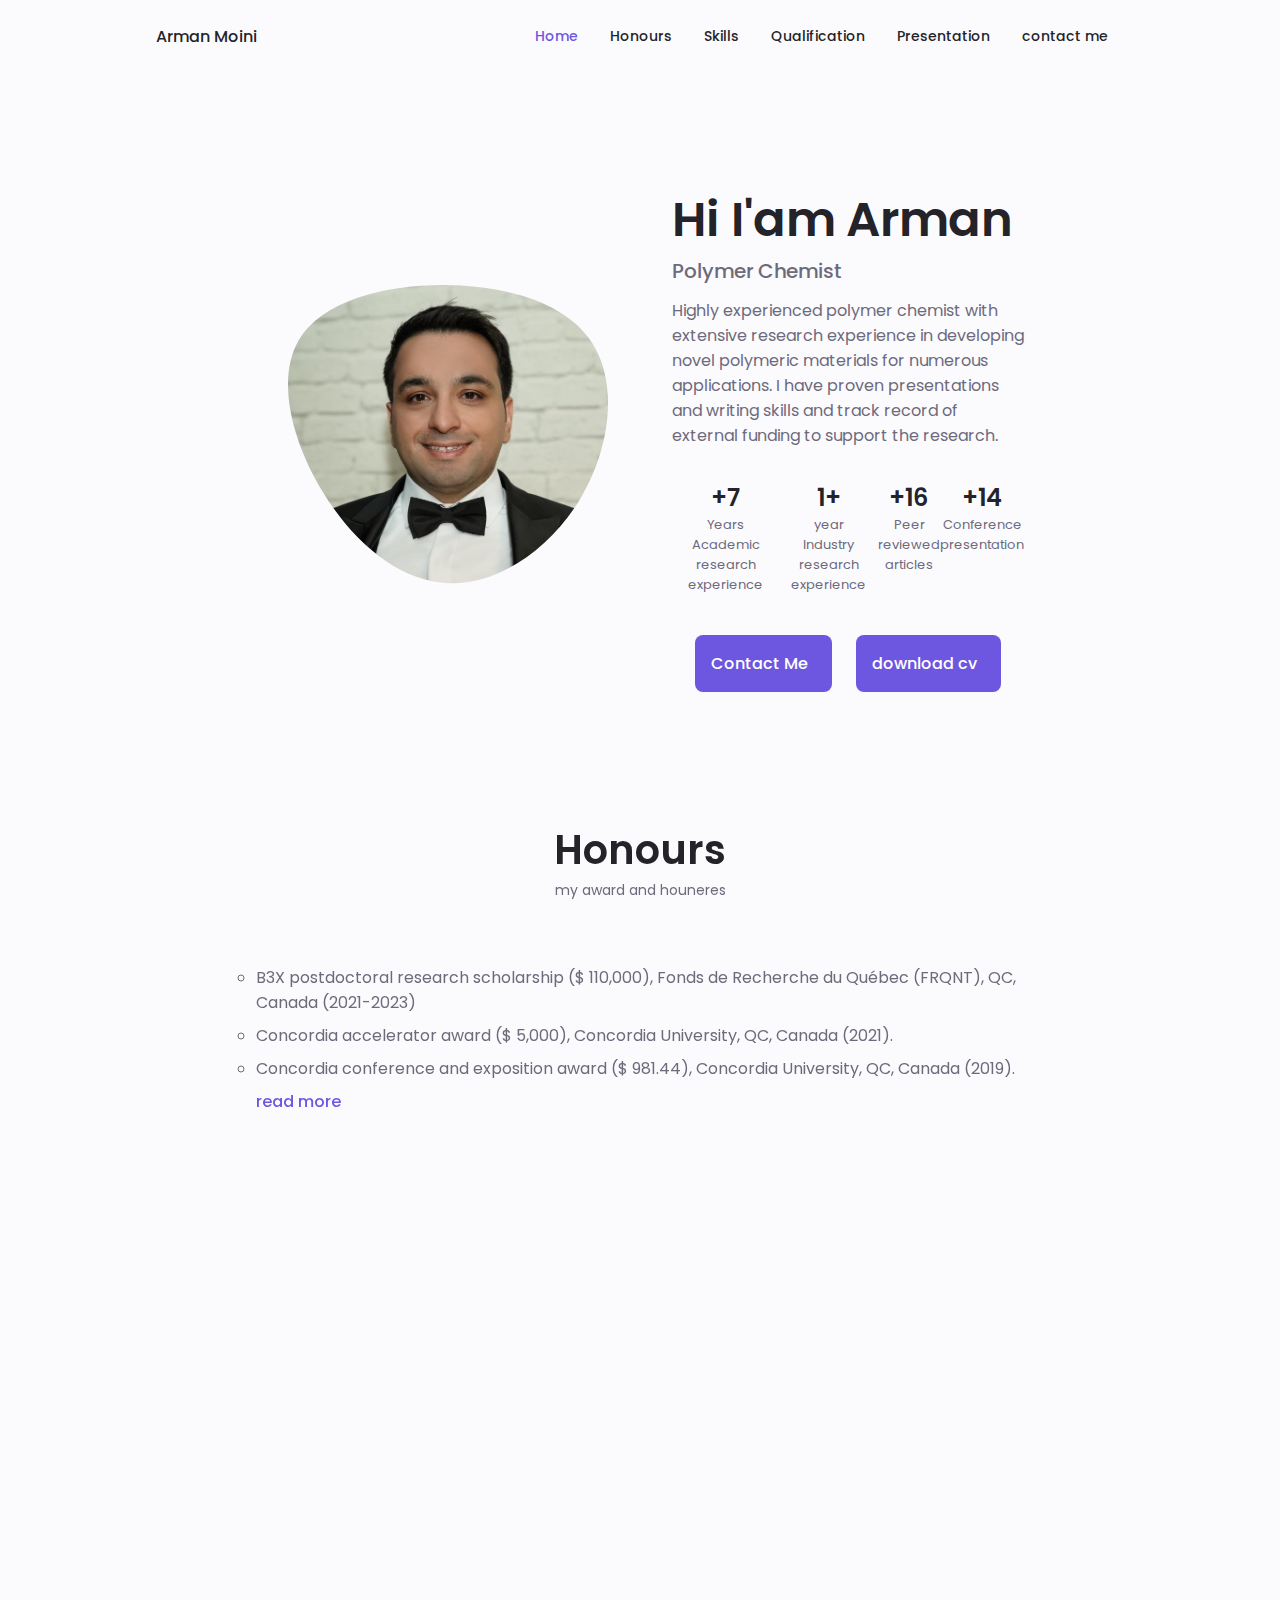
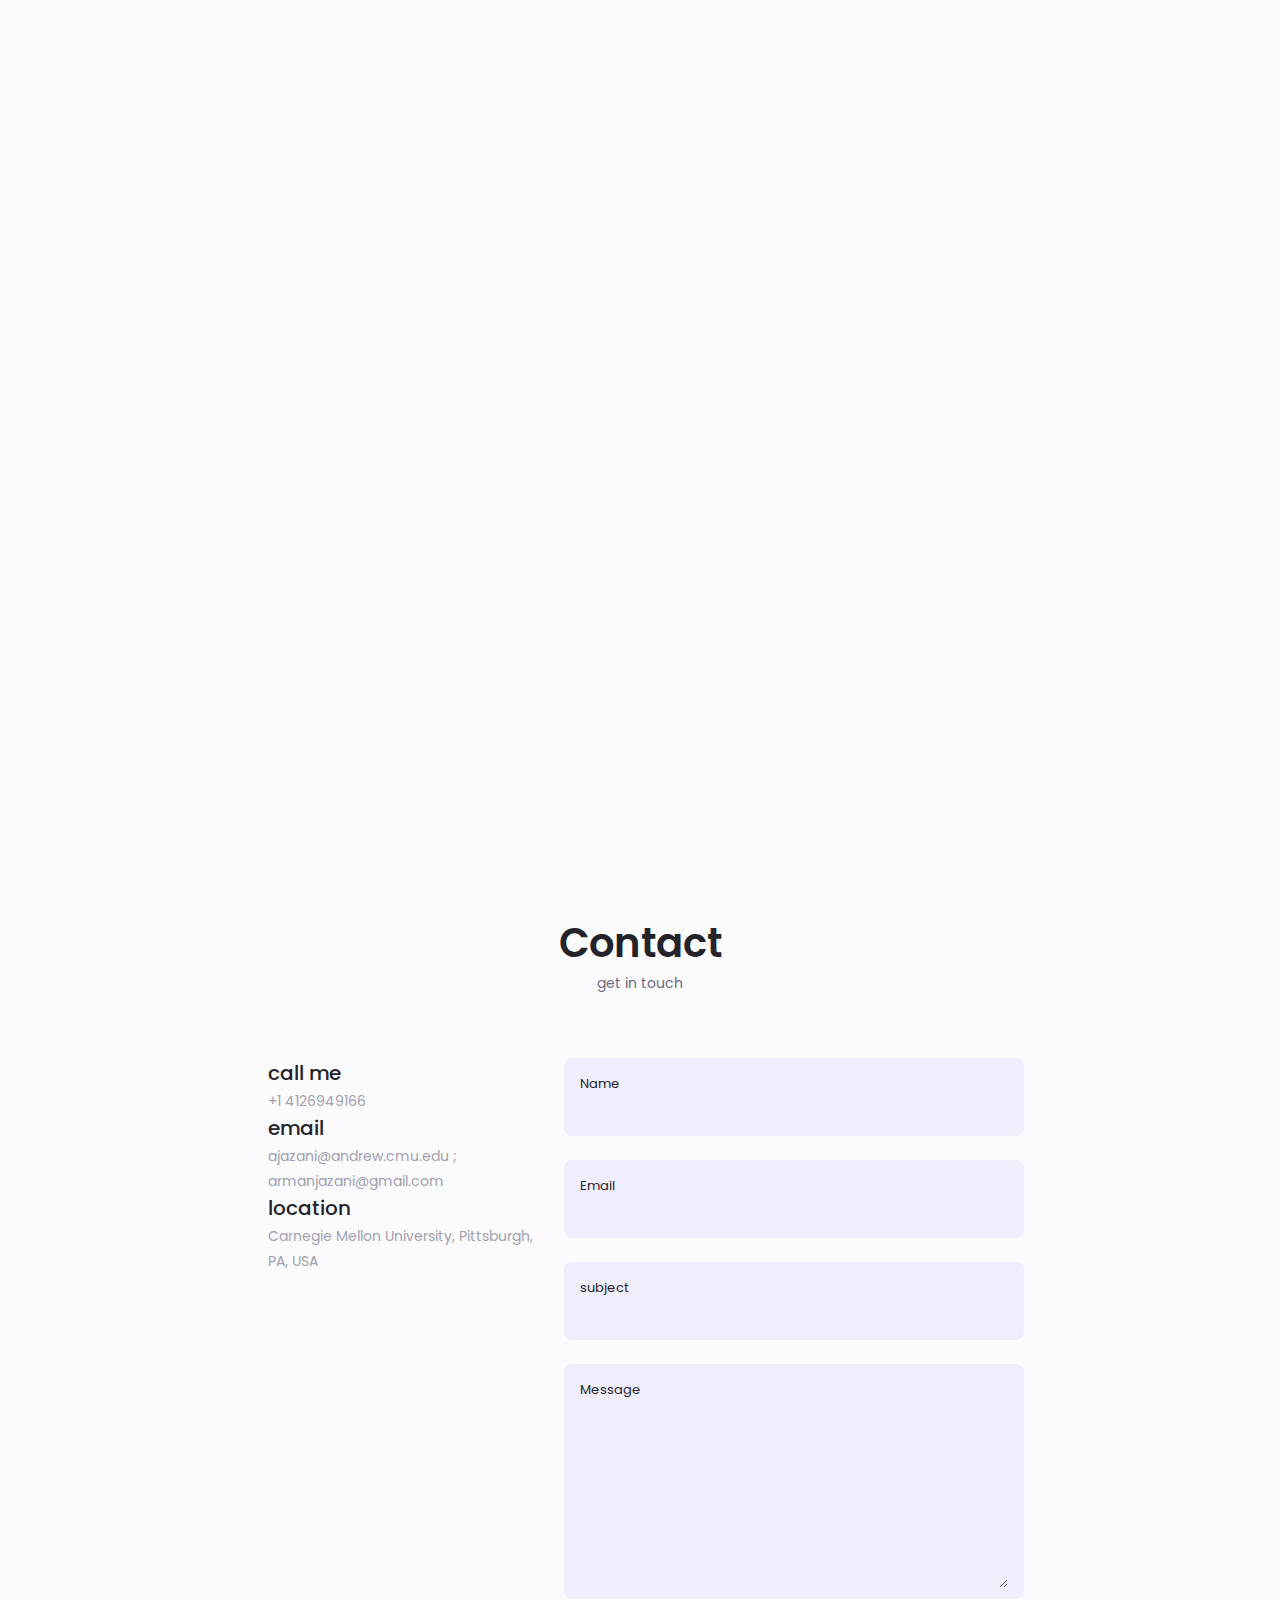
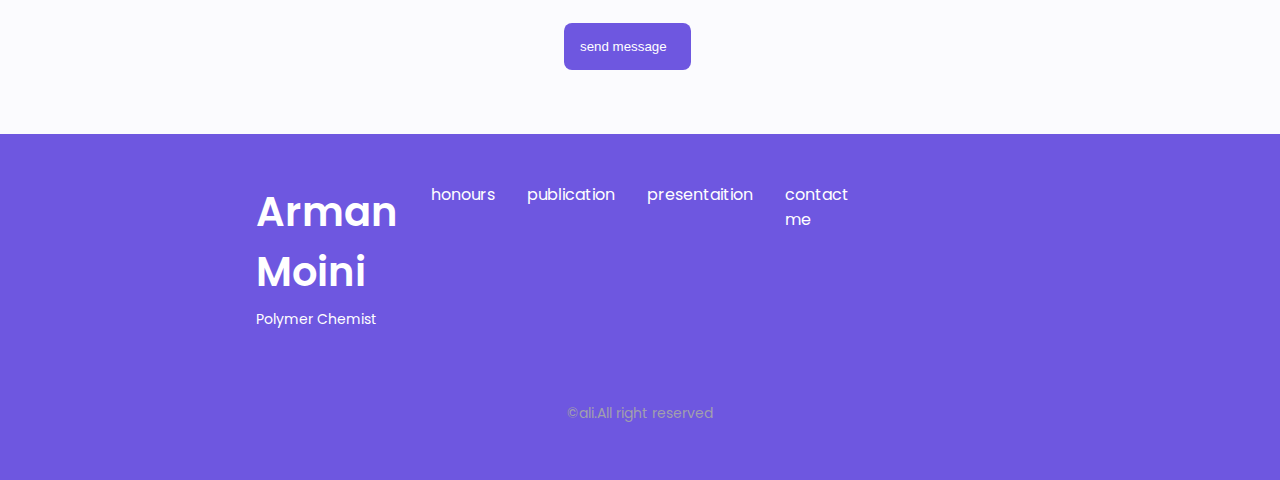
==== index.html @ ea08e00f "Update index.html" ====
<!DOCTYPE html>
<html lang="en">
  <head>
    <meta charset="UTF-8" />
    <meta http-equiv="X-UA-Compatible" content="IE=edge" />
    <meta name="viewport" content="width=device-width, initial-scale=1.0" />
    <title>Armans portfolio</title>
    <link rel="stylesheet" type="text/css" href="./css/styles.css" />
    <link
      rel="stylesheet"
      href="https://unicons.iconscout.com/release/v4.0.0/css/line.css"
    />
    <link
      rel="stylesheet"
      href="https://cdn.jsdelivr.net/npm/swiper/swiper-bundle.min.css"
    />
    <link rel="stylesheet" href="https://unpkg.com/aos@next/dist/aos.css" />
  </head>
  <body>
    <!-- header -->
    <header class="header" id="header">
      <nav class="nav container">
        <a href="#" class="nav__logo">Arman Moini</a>
        <div class="nav__menu" id="nav-menu">
          <ul class="nav__list grid">
            <li class="nav__item">
              <a href="#home" class="nav__link active-link"
                ><i class="uil uil-estate nav__icon"></i>Home</a
              >
            </li>
            <li class="nav__item">
              <a href="#honours" class="nav__link"
                ><i class="uil uil-estate nav__icon"></i>Honours</a
              >
            </li>
            <li class="nav__item">
              <a href="#skills" class="nav__link"
                ><i class="uil uil-file-edit-alt nav__icon"></i>Skills</a
              >
            </li>
            <li class="nav__item">
              <a href="#qualification" class="nav__link"
                ><i class="uil uil-briefcase-alt nav__icon"></i>Qualification</a
              >
            </li>
            <li class="nav__item">
              <a href="#presentation" class="nav__link"
                ><i class="uil uil-scenery nav__icon"></i>Presentation</a
              >
            </li>
            <li class="nav__item">
              <a href="#contact" class="nav__link"
                ><i class="uil uil-message nav__icon"></i>contact me</a
              >
            </li>
          </ul>
          <i class="uil uil-times nav__close" id="nav-close"></i>
        </div>
        <div class="nav__btns">
          <div class="nav__toggle" id="nav-toggle">
            <i class="uil uil-apps"></i>
          </div>
        </div>
      </nav>
    </header>
    <!-- main -->
    <main class="main">
      <section class="home section" id="home">
        <div class="home__container container grid">
          <div class="home__content grid">
            <div class="home__social">
              <a
                href="https://www.linkedin.com/in/arman-moini-jazani/"
                target="_blank"
                class="home__social-icon"
                ><i class="uil uil-linkedin-alt"></i
              ></a>
              <a
                href="https://twitter.com/MoiniArman"
                target="_blank"
                class="home__social-icon"
                ><i class="uil uil-twitter-alt"></i
              ></a>
            </div>
            <div class="home__image">
              <svg
                class="home__blob"
                viewBox="0 0 200 187"
                xmlns="http://www.w3.org/2000/svg"
                xmlns:xlink="http://www.w3.org/1999/xlink"
              >
                <mask id="mask0" mask-type="alpha">
                  <path
                    d="M190.312 36.4879C206.582 62.1187 201.309 102.826 182.328 134.186C163.346 165.547 
                    130.807 187.559 100.226 186.353C69.6454 185.297 41.0228 161.023 21.7403 129.362C2.45775 
                    97.8511 -7.48481 59.1033 6.67581 34.5279C20.9871 10.1032 59.7028 -0.149132 97.9666 
                    0.00163737C136.23 0.303176 174.193 10.857 190.312 36.4879Z"
                  />
                </mask>
                <g mask="url(#mask0)">
                  <path
                    d="M190.312 36.4879C206.582 62.1187 201.309 102.826 182.328 134.186C163.346 
                    165.547 130.807 187.559 100.226 186.353C69.6454 185.297 41.0228 161.023 21.7403 
                    129.362C2.45775 97.8511 -7.48481 59.1033 6.67581 34.5279C20.9871 10.1032 59.7028 
                    -0.149132 97.9666 0.00163737C136.23 0.303176 174.193 10.857 190.312 36.4879Z"
                  />
                  <image
                    class="home__blob-img"
                    x="0"
                    y="0"
                    href="./img/arman1.jpg"
                  />
                </g>
              </svg>
            </div>
            <div class="home__data">
              <h1 class="home__title">Hi I'am Arman</h1>
              <h3 class="home__subtitle">Polymer Chemist</h3>
              <p class="home__description">
                Highly experienced polymer chemist with extensive research
                experience in developing novel polymeric materials for numerous
                applications. I have proven presentations and writing skills and
                track record of external funding to support the research.
              </p>
              <div class="about__info">
                <div>
                  <span class="about__info-title">+7</span>
                  <span class="about__info-name"
                    >Years <br />Academic research experience
                  </span>
                </div>
                <div>
                  <span class="about__info-title">1+</span>
                  <span class="about__info-name"
                    >year <br />Industry research experience</span
                  >
                </div>
                <div>
                  <span class="about__info-title">+16</span>
                  <span class="about__info-name"
                    >Peer <br />reviewed articles</span
                  >
                </div>
                <div>
                  <span class="about__info-title">+14</span>
                  <span class="about__info-name"
                    >Conference <br />presentation</span
                  >
                </div>
              </div>
              <div class="home__button">
                <a href="#contact" class="button button--flex"
                  >Contact Me<i class="uil uil-message button__icon"></i
                ></a>
                <a
                  download=""
                  href="./pdf/Arman Moini Jazani-CV.pdf"
                  class="button button--flex"
                  >download cv
                  <i class="uil uil-download-alt button__icon"></i>
                </a>
              </div>
            </div>
          </div>
          <!-- <div class="home__scroll">
            <a href="#about" class="home__scroll-button button--flex"
              ><i class="uil uil-mouse-alt home__scroll-mouse"></i
              ><span class="home__scroll-name">Scroll Down</span
              ><i class="uil uil-arrow-down home__scroll-arrow"></i
            ></a>
          </div> -->
        </div>
      </section>

      <!-- about -->

      <section class="about section" id="honours" data-aos="fade-up">
        <h1 class="section__title">Honours</h1>
        <span class="section__subtitle">my award and houneres</span>
        <div class="about__container container grid">
          <div class="about__data">
            <div class="about__description">
              <ul class="award__list">
                <li class="award__list-item">
                  B3X postdoctoral research scholarship ($ 110,000), Fonds de
                  Recherche du Québec (FRQNT), QC, Canada (2021-2023)
                </li>

                <li class="award__list-item">
                  Concordia accelerator award ($ 5,000), Concordia University,
                  QC, Canada (2021).
                </li>
                <li class="award__list-item">
                  Concordia conference and exposition award ($ 981.44),
                  Concordia University, QC, Canada (2019).
                </li>
                <span class="readmore">
                  <li class="award__list-item">
                    Oral presentation award in Macromolecular Science and
                    Engineering Division (MSED) ($ 300), Canadian Chemistry
                    Conference and Exhibition (CSCE), QC, Canada (2019).
                  </li>
                  <li class="award__list-item">
                    B2X doctoral research scholarship ($ 77,000), Fonds de
                    Recherche du Québec (FRQNT), QC, Canada (2019-2023).
                  </li>
                  <li class="award__list-item">
                    Alexander graham bell postgraduate scholarships-doctoral
                    program ($ 105,000), Natural Science and Engineering Council
                    of Canada (NSERC), QC, Canada (2019-2022).
                  </li>
                  <li>
                    Mitacs Globalink research award ($ 6,000), Mitacs Canada,
                    Beijing, China (2018).
                  </li>
                  <li class="award__list-item">
                    Faculty of arts and science graduate fellowship ($ 24,000),
                    Concordia University, QC, Canada (2018-2021).
                  </li>
                  <li class="award__list-item">
                    Outstanding poster award ($ 500), Canadian Society of
                    Pharmaceutical Science (CSPS), QC, Canada (2017).
                  </li>
                  <li class="award__list-item">
                    Triskelion fellowship in chemistry ($ 5,000), Concordia
                    University, QC, Canada (2016-2017)
                  </li>
                  <li>
                    Concordia conference and exposition award ($ 626.88),
                    Concordia University, QC, Canada (2016).
                  </li>
                  <li class="award__list-item">
                    Trent international student scholarship ($1,000), Trent
                    University, ON, Canada (2011).
                  </li>
                  <li class="award__list-item">
                    Member of Dean’s honour roll, Trent University, ON, Canada
                    (2011-2012).
                  </li>
                  <li class="award__list-item">
                    Outstanding poster award, Canadian High Polymer Forum
                    (CHPF), ON, Canada (2016).
                  </li>
                  <li class="award__list-item">
                    Concordia conference and exposition award ($ 920.2),
                    Concordia University, QC, Canada (2021).
                  </li>
                </span>
              </ul>
              <span
                class="button button--flex button--link button--small readmore-btn"
                >read more</span
              >
            </div>
          </div>
        </div>
      </section>

      <!-- Skills -->
      <section class="section skills" id="skills" data-aos="fade-left">
        <h2 class="section__title">Skills</h2>
        <span class="section__subtitle">my technical level</span>
        <div class="skills__container container grid">
          <div>
            <!-- skills1 -->
            <div class="skills__content skills__open">
              <div class="skills__header">
                <i class="uil uil-polygon skills__icon"></i>
                <div>
                  <h1 class="skills__title">Polymer chemistry</h1>
                  <span class="skills__subtitle"></span>
                </div>
                <i class="uil uil-angle-down skills__arrow"></i>
              </div>
              <div class="skills__list grid">
                <div class="skills__data">
                  <div class="skills__titles">
                    <h3 class="skills__name">
                      Controlled radical polymerization (ATRP and RAFT
                      polymerization)
                    </h3>
                    <span class="skills__number"></span>
                  </div>
                  <div class="skills__bar">
                    <span class="skills__percentage skills__html"></span>
                  </div>
                </div>

                <div class="skills__data">
                  <div class="skills__titles">
                    <h3 class="skills__name">Polycondensation</h3>
                    <span class="skills__number"></span>
                  </div>
                  <div class="skills__bar">
                    <span class="skills__percentage skills__css"></span>
                  </div>
                </div>

                <div class="skills__data">
                  <div class="skills__titles">
                    <h3 class="skills__name">Polymer degradation</h3>
                    <span class="skills__number"></span>
                  </div>
                  <div class="skills__bar">
                    <span class="skills__percentage skills__js"></span>
                  </div>
                </div>

                <div class="skills__data">
                  <div class="skills__titles">
                    <h3 class="skills__name">Stimuli responsive polymers</h3>
                    <span class="skills__number"></span>
                  </div>
                  <div class="skills__bar">
                    <span class="skills__percentage skills__react"></span>
                  </div>
                </div>

                <div class="skills__data">
                  <div class="skills__titles">
                    <h3 class="skills__name">
                      Post polymerization modification
                    </h3>
                    <span class="skills__number"></span>
                  </div>
                  <div class="skills__bar">
                    <span class="skills__percentage skills__react"></span>
                  </div>
                </div>

                <div class="skills__data">
                  <div class="skills__titles">
                    <h3 class="skills__name">Hyperbranched polymers</h3>
                    <span class="skills__number"></span>
                  </div>
                  <div class="skills__bar">
                    <span class="skills__percentage skills__react"></span>
                  </div>
                </div>
              </div>
            </div>
            <!-- skills 2 -->
            <div class="skills__content skills__close">
              <div class="skills__header">
                <i class="uil uil-cell skills__icon"></i>
                <div>
                  <h1 class="skills__title">Biological experience</h1>
                  <span class="skills__subtitle"></span>
                </div>
                <i class="uil uil-angle-down skills__arrow"></i>
              </div>
              <div class="skills__list grid">
                <div class="skills__data">
                  <div class="skills__titles">
                    <h3 class="skills__name">Western blotting</h3>
                    <span class="skills__number"></span>
                  </div>
                  <div class="skills__bar">
                    <span class="skills__percentage skills__html"></span>
                  </div>
                </div>

                <div class="skills__data">
                  <div class="skills__titles">
                    <h3 class="skills__name">Gel electrophoresis</h3>
                    <span class="skills__number"></span>
                  </div>
                  <div class="skills__bar">
                    <span class="skills__percentage skills__css"></span>
                  </div>
                </div>

                <div class="skills__data">
                  <div class="skills__titles">
                    <h3 class="skills__name">MTT assay</h3>
                    <span class="skills__number"></span>
                  </div>
                  <div class="skills__bar">
                    <span class="skills__percentage skills__js"></span>
                  </div>
                </div>

                <div class="skills__data">
                  <div class="skills__titles">
                    <h3 class="skills__name">Confocal microscopy</h3>
                    <span class="skills__number"></span>
                  </div>
                  <div class="skills__bar">
                    <span class="skills__percentage skills__react"></span>
                  </div>
                </div>
              </div>
            </div>
            <!-- skills3 -->
            <div class="skills__content skills__close">
              <div class="skills__header">
                <i class="uil uil-flask skills__icon"></i>
                <div>
                  <h1 class="skills__title">Instrument expertise</h1>
                  <span class="skills__subtitle"></span>
                </div>
                <i class="uil uil-angle-down skills__arrow"></i>
              </div>
              <div class="skills__list grid">
                <div class="skills__data">
                  <div class="skills__titles">
                    <h3 class="skills__name">NMR</h3>
                    <span class="skills__number"></span>
                  </div>
                  <div class="skills__bar">
                    <span class="skills__percentage skills__html"></span>
                  </div>
                </div>

                <div class="skills__data">
                  <div class="skills__titles">
                    <h3 class="skills__name">IR spectroscopy</h3>
                    <span class="skills__number"></span>
                  </div>
                  <div class="skills__bar">
                    <span class="skills__percentage skills__css"></span>
                  </div>
                </div>

                <div class="skills__data">
                  <div class="skills__titles">
                    <h3 class="skills__name">UV-Vis spectroscopy</h3>
                    <span class="skills__number"></span>
                  </div>
                  <div class="skills__bar">
                    <span class="skills__percentage skills__js"></span>
                  </div>
                </div>

                <div class="skills__data">
                  <div class="skills__titles">
                    <h3 class="skills__name">SEC (MALS and RI detector)</h3>
                    <span class="skills__number"></span>
                  </div>
                  <div class="skills__bar">
                    <span class="skills__percentage skills__react"></span>
                  </div>
                </div>

                <div class="skills__data">
                  <div class="skills__titles">
                    <h3 class="skills__name">DLS</h3>
                    <span class="skills__number"></span>
                  </div>
                  <div class="skills__bar">
                    <span class="skills__percentage skills__react"></span>
                  </div>
                </div>

                <div class="skills__data">
                  <div class="skills__titles">
                    <h3 class="skills__name">TEM</h3>
                    <span class="skills__number"></span>
                  </div>
                  <div class="skills__bar">
                    <span class="skills__percentage skills__react"></span>
                  </div>
                </div>

                <div class="skills__data">
                  <div class="skills__titles">
                    <h3 class="skills__name">TGA</h3>
                    <span class="skills__number"></span>
                  </div>
                  <div class="skills__bar">
                    <span class="skills__percentage skills__react"></span>
                  </div>
                </div>

                <div class="skills__data">
                  <div class="skills__titles">
                    <h3 class="skills__name">DSC</h3>
                    <span class="skills__number"></span>
                  </div>
                  <div class="skills__bar">
                    <span class="skills__percentage skills__react"></span>
                  </div>
                </div>
                <div class="skills__data">
                  <div class="skills__titles">
                    <h3 class="skills__name">GC-MS</h3>
                    <span class="skills__number"></span>
                  </div>
                  <div class="skills__bar">
                    <span class="skills__percentage skills__react"></span>
                  </div>
                </div>
              </div>
            </div>
          </div>
        </div>
      </section>

      <!-- qualification -->
      <section
        class="section qualification"
        id="qualification"
        data-aos="fade-right"
      >
        <h2 class="section__title">Qualification</h2>
        <span class="section__subtitle">my personal journy</span>
        <div class="qualification__container container">
          <div class="qualification__tabs">
            <div
              class="qualification__button button--flex qualification__active"
              data-target="#education"
            >
              <i class="uil uil-graduation-cap qualification__icon"></i>
              Education
            </div>
            <div class="qualification__button button--flex" data-target="#work">
              <i class="uil uil-briefcase-alt qualification__icon"></i>
              Professional experience
            </div>
          </div>
          <div class="qualification__sections">
            <!-- content1 -->
            <div
              class="qualification__content qualification__active"
              data-content
              id="education"
            >
              <!-- q1 -->
              <div class="qualification__data">
                <div></div>
                <div>
                  <span class="qualification__rounder"></span>
                  <span class="qualification__line"></span>
                </div>
                <div>
                  <h3 class="qualification__title">PhD: Chemistry</h3>
                  <span class="qualification__subtitle"
                    >Concordia University, Montreal, Canada</span
                  >
                  <span>
                    <h5>Thesis:</h5>
                    Multi-location acidic pH/reduction responsive degradable
                    polymers for drug delivery
                    <h5>GPA:</h5>
                    4.08/4.3<br />• Fast-track to PhD from 01/2018
                  </span>
                  <div class="qualification__calendar">
                    <i class="uil uil-calendar-alt"></i>
                    09/2015-07/2021
                  </div>
                </div>
              </div>
              <!-- q2 -->

              <div class="qualification__data">
                <div>
                  <h3 class="qualification__title">
                    B.Sc. (Honours): Biochemistry
                  </h3>
                  <span class="qualification__subtitle"
                    >Trent University, Peterborough, Canada</span
                  >
                  <span
                    ><h5>Thesis:</h5>
                    Cadmium-induced activation of Bcl-2-associated death
                    promoter (BAD) in embryonic limb bud cells</span
                  >
                  <div class="qualification__calendar">
                    <i class="uil uil-calendar-alt"></i>
                    9/2010-12/2012
                  </div>
                </div>
                <div>
                  <span class="qualification__rounder"></span>
                  <span class="qualification__line"></span>
                </div>
              </div>
            </div>
            <!-- content 2 -->
            <div class="qualification__content" data-content id="work">
              <!-- q4 -->
              <div class="qualification__data">
                <div></div>
                <div>
                  <span class="qualification__rounder"></span>
                  <span class="qualification__line"></span>
                </div>
                <div>
                  <h3 class="qualification__title">Postdoctoral researcher</h3>
                  <span class="qualification__subtitle"
                    >Carnegie Mellon university, Pittsburgh, USA
                  </span>
                  <span
                    ><h5>Advisor:</h5>
                    : Jung Kwon Oh<br />
                    <h5>Projects:</h5>
                    Hyperbranched polymers, Aqueous ATRP, visible light ATRP,
                    oxygen tolerant ATRP, ultra-fast ATRP, ATRP of methacrylic
                    acids, Smartphone ATRP.</span
                  >
                  <div class="qualification__calendar">
                    <i class="uil uil-calendar-alt"></i>
                    09/22021-current
                  </div>
                </div>
              </div>
              <!-- q3 -->
              <div class="qualification__data">
                <div>
                  <h3 class="qualification__title">Research Assistant</h3>
                  <span class="qualification__subtitle"
                    >Concordia University, Montreal, Canada
                  </span>
                  <span
                    ><h5>Advisor:</h5>
                    Jung Kwon Oh<br />
                    <h5>Projects:</h5>
                    • Collaborative industry project #1 with Dural Inc.
                    (Montreal, Canada): “Reactive copolymer-stabilized aluminum
                    oxide nanoparticles for development of self-healable
                    heterogeneous crosslinked networks”.<br />
                    • Collaborative industry project #2 with Korean Research
                    Institute of Chemical Technology (KRICT) (Seoul, South
                    Korea): “On-demand and controlled release with
                    perfluorocarbon (PFC) nanodroplet”.<br />
                    • Collaborative industry project #3 with Advanced Polymer
                    Materials (APM) Inc. (Montreal, Canada): “Synthesis of
                    poly(ethylene glycol) (PEG)-b-polylactide (PLA) block
                    copolymers with disulfide linkage at the junction”.
                  </span>
                  <div class="qualification__calendar">
                    <i class="uil uil-calendar-alt"></i>
                    2009-2014
                  </div>
                </div>
                <div>
                  <span class="qualification__rounder"></span>
                  <span class="qualification__line"></span>
                </div>
              </div>
              <!-- q2 -->
              <div class="qualification__data">
                <div></div>
                <div>
                  <span class="qualification__rounder"></span>
                  <span class="qualification__line"></span>
                </div>
                <div>
                  <h3 class="qualification__title">Research Intern (PhD)</h3>
                  <span class="qualification__subtitle"
                    >Institute of Medicinal Plant Development (IMPLAD), Beijing,
                    China</span
                  >
                  <span
                    ><h5>advisor:</h5>
                    Xiangtao Wang<br />
                    • Evaluated the in vivo performance of a stimuli responsive
                    nanoparticle in mice including nanoparticles biodistribution
                    and anti tumor inhibition efficiency.
                  </span>
                  <div class="qualification__calendar">
                    <i class="uil uil-calendar-alt"></i>
                    07/2018-09/2018
                  </div>
                </div>
              </div>
              <!-- q1 -->
              <div class="qualification__data">
                <div>
                  <h3 class="qualification__title">
                    Quality Control Technician
                  </h3>
                  <span class="qualification__subtitle"
                    >CDC Inc, Peterborough, Canada
                  </span>
                  <span
                    >• Managed laboratory functions and performed quality
                    control tests and analyses of a food processing and polymer
                    packaging facility.
                  </span>
                  <div class="qualification__calendar">
                    <i class="uil uil-calendar-alt"></i>
                    11/2013-12/2014
                  </div>
                </div>
                <div>
                  <span class="qualification__rounder"></span>
                  <span class="qualification__line"></span>
                </div>
              </div>
            </div>
          </div>
        </div>
      </section>
      <!-- Conference presentations -->
      <section
        class="section presentation"
        id="presentation"
        data-aos="fade-down"
      >
        <h2 class="section__title">Conference presentations</h2>
        <span class="section__subtitle">all my conference</span>
        <div class="section__container container">
          <ul class="presentaition__list">
            <li class="award__list-item">
              1. Arman Moini Jazani. Development and disassembly of dual
              location acid-degradable intracellular rug delivery block
              copolymer nanoassemblies. Macromolecular Science and Engineering
              Division (MSED) of Canadian Society of Chemistry (CSC), February
              25th, 2021. (Invited talk)
            </li>
            <span class="readmore">
              <li class="award__list-item">
                2. Arman Moini Jazani and Jung Kwon Oh. Dual acidic pH- and
                glutathione-responsive degradable polymeric micelles for
                anti-cancer drug delivery. Worlds Biomaterial Congress (WBC,
                Online), Glasgow, Scotland, December 11-15th 2020. (oral)
              </li>

              <li class="award__list-item">
                3. Arman Moini Jazani and Jung Kwon Oh. Synthesis of
                PEG-disulfide-PLA block copolymers. Advance polymeric materials.
                Montreal, QC, Canada, July 3rd, 2019. (oral for industry)
              </li>
              <li class="award__list-item">
                4. Yuhang Huang, Arman Moini Jazani, Jung Kwon Oh, Mathew
                Moffitt. Microfluidic control of structure and drug delivery
                properties of biological stimuli-responsive block copolymer
                nanoparticles. 102nd Canadian Chemistry Conference (CSC), Quebec
                City, QC, Canada, June 3-7th 2019. (oral)
              </li>
              <li class="award__list-item">
                5. Arman Moini Jazani and Jung Kwon Oh. Dual location
                acid-degradable polymeric micelles with self-accelerating
                hydrolysis properties. 102nd Canadian Chemistry Conference
                (CSC), Quebec, Canada, June 3-7th 2019. (oral)
              </li>
              <li class="award__list-item">
                6. Arman Moini Jazani and Jung Kwon Oh. Reactive
                copolymer-stabilized aluminum oxide nanoparticles: a
                proof-of-concept for development of robust self-healable
                heterogeneous crosslinked networks. Dural Inc. Montreal, QC,
                Canada, December 17th, 2018. (oral for industry)
              </li>
              <li class="award__list-item">
                7. Arman Moini Jazani and Jung Kwon Oh. Synthesis of
                well-defined, multi stimuli responsive degradable amphiphilic
                block copolymer via combining ATRP and RAFT polymerization:
                Toward dual reduction and acidic pH labile shell-sheddable
                micelles. 2nd Annual symposium of Quebec Center for Advanced
                Materials (QCAM-CQMF), Montreal, QC, Canada, May 3-4th, 2018.
                (oral)
              </li>
              <li class="award__list-item">
                8. Arman Moini Jazani and Jung Kwon Oh. DL-DSRD Platform of
                Block Copolymer Nanoassemblies for Tumor-targeting Intracellular
                Delivery. NorthernChem Inc. Niagara Falls, ON, Canada, March
                13th, 2018. (oral for industry)
              </li>
              <li class="award__list-item">
                9. Arman Moini Jazani and Jung Kwon Oh. Smart nanomedicines with
                dual location dual stimuli-responsive polymeric nanoassemblies
                exhibiting location-specific degradation and enhanced drug
                release. 1st Annual symposium of Quebec Center for Advanced
                Materials (QCAM), Sherbrooke, QC, Canada, October 23-24th, 2017.
                (oral)
              </li>
              <li class="award__list-item">
                10. Arman Moini Jazani, Keaton Maryu-Li and Jung Kwon Oh.
                Exploration of a new strategy utilizing ATRP to synthesize dual
                location dual acidic pH/reduction-responsive degradable block
                copolymer. 1st Annual symposium of Quebec Center for Advanced
                Materials (QCAM), Sherbrooke, QC, Canada, October 23-24th, 2017.
                (poster)
              </li>
              <li class="award__list-item">
                11. Arman Moini Jazani and Jung Kwon Oh. Dual location dual
                acidic pH/glutathione-responsive block copolymer strategy for
                precise control of drug release and cellular uptake. 100th
                Canadian Chemistry Conference (CSC), Toronto, Canada, May28-June
                1st, 2017. (poster)
              </li>
              <li class="award__list-item">
                12. Arman Moini Jazani and Jung Kwon Oh. Dual reduction/acidic
                pH-responsive block copolymer micelles: synthesis, self-assembly
                and stimuli responsive enhanced release. Canadian Society for
                Pharmaceutical Science/Canadian Chapter of the Controlled
                Release Society (CSPS/CC-CRS) Conference, Montreal, Canada, May
                10-12th, 2017. (poster)
              </li>
              <li class="award__list-item">
                13. Arman Moini Jazani and Jung Kwon Oh. Dual Iocation dual
                reduction/pH-responsive degradable block copolymer micelles for
                enhanced cellular uptake and drug-controlled release. 37th
                Canadian High Polymer Forum (CHPF), Gananoque, ON, Canada,
                August 9-11th, 2016. (poster)
              </li>
              <li class="award__list-item">
                14. Arman Moini Jazani and Jung Kwon Oh. Multi-location multiple
                stimuli-responsive degradation (ML-MSRD) of block
                copolymer-based micelles for rapid and controlled release.
                CSCAS/CQMF Advanced Materials Annual Meeting, Montreal, QC,
                Canada, May 3-4th, 2016. (poster)
              </li>
            </span>
          </ul>
          <span
            class="button button--flex button--small button--link readmore-btn"
            >read more</span
          >
        </div>
      </section>

      <section class="section publication" id="publication" data-aos="zoom-in">
        <h2 class="section__title">Publication</h2>
        <span class="section__subtitle">here's my publication list</span>
        <div class="portfolio__container container swiper mySwiper">
          <div class="swiper-wrapper">
            <div class="portfolio__content grid swiper-slide">
              <img src="./img/1.png" alt="" class="portfolio__img" />
              <div class="portfolio__data">
                <p class="portfolio__description">
                  1. Antonina Simakova, Saadyah Averick, Arman Moini Jazani and
                  Krzysztof Matyjaszewski. Controlling Size and Surface
                  Chemistry of Cationic Nanogels by Inverse Microemulsion ATRP,
                  Macromolecular chemistry and physics, 2022, Macromol. Chem.
                  Phys. 2022, 2200210.
                </p>
              </div>
            </div>
            <div class="portfolio__content grid swiper-slide">
              <img src="./img/2.png" alt="" class="portfolio__img" />
              <div class="portfolio__data">
                <p class="portfolio__description">
                  2. Arman Moini Jazani and Jung Kwon Oh. Synthesis of multiple
                  stimuli-responsive degradable block copolymers via facile
                  carbonyl imidazole-induced postpolymerization modification,
                  Polymer Chemistry, 2022, 13, 4557-4568.
                </p>
              </div>
            </div>
            <div class="portfolio__content grid swiper-slide">
              <img src="./img/3.png" alt="" class="portfolio__img" />
              <div class="portfolio__data">
                <p class="portfolio__description">
                  3. Moonhyun Choi, Arman Moini Jazani, Jung Kwon Oh and Seung
                  Man Noh. Perfluorocarbon nanodroplets for dual delivery with
                  ultrasound/GSH-responsive release of model drug and passive
                  release of nitric oxide, Polymers, 2022, 14, 2240.
                </p>
              </div>
            </div>
            <div class="portfolio__content grid swiper-slide">
              <img src="./img/4.png" alt="" class="portfolio__img" />
              <div class="portfolio__data">
                <p class="portfolio__description">
                  4. Arman Moini Jazani, Newsha Arezi, Chaitra Shetty, Jung Kwon
                  Oh. Shell-Sheddable/Core-Degradable ABA Triblock Copolymer
                  Nanoassemblies: Synthesis via RAFT and Concurrent ATRP/RAFT
                  Polymerization and Drug Delivery Application, Molecular
                  Pharmaceutics, 2021, 19, 1786-1794.
                </p>
              </div>
            </div>

            <div class="portfolio__content grid swiper-slide">
              <img src="./img/5.jpg" alt="" class="portfolio__img" />
              <div class="portfolio__data">
                <p class="portfolio__description">
                  5. Xiaolei Hu, Arman Moini Jazani, and Jung Kwon Oh. Recent
                  advances in development of imine-based acid-degradable
                  polymeric nanoassemblies for intracellular drug delivery,
                  Polymer, 2021, 230, 124024.
                </p>
              </div>
            </div>
            <div class="portfolio__content grid swiper-slide">
              <img src="./img/6.png" alt="" class="portfolio__img" />
              <div class="portfolio__data">
                <p class="portfolio__description">
                  6. Arman Moini Jazani, Chaitra Shetty, Hourieh Movasat,
                  Kamaljeet K. Bawa and Jung Kwon Oh. Imidazole-mediated dual
                  location disassembly of acid-degradable intracellular drug
                  delivery block copolymer nanoassemblies, Macromolecular Rapid
                  Communications, 2021, 2100262.
                </p>
              </div>
            </div>

            <div class="portfolio__content grid swiper-slide">
              <img src="./img/7.png" alt="" class="portfolio__img" />
              <div class="portfolio__data">
                <p class="portfolio__description">
                  7. Ge Zhang, Twinkal Patel, Pothanagandhi Nellepalli, Shubham
                  Bhagat, Hanees Hase, Arman Moini Jazani, Ingo Salzmann, Zhibin
                  Ye and Jung Kwon Oh. Macromolecularly engineered
                  thermoreversible heterogeneous self‐healable networks
                  encapsulating reactive multidentate block copolymer‐stabilized
                  carbon nanotubes, Macromolecular Rapid Communications, 2021,
                  200514.
                </p>
              </div>
            </div>
            <div class="portfolio__content grid swiper-slide">
              <img src="./img/8.gif" alt="" class="portfolio__img" />
              <div class="portfolio__data">
                <p class="portfolio__description">
                  8. Yuhang Huang, Arman Moini Jazani, Elliot P. Howell, Lisa
                  Reynolds, Jung Kwon Oh and Matthew G. Moffitt, ACS
                  Biomaterials Science & Engineering, 2020, 6, 9, 5069-5083.
                </p>
              </div>
            </div>
            <div class="portfolio__content grid swiper-slide">
              <img src="./img/9.png" alt="" class="portfolio__img" />
              <div class="portfolio__data">
                <p class="portfolio__description">
                  9. Arman Moini Jazani and Jung Kwon Oh. Development and
                  disassembly of single and multiple acid-cleavable block
                  copolymer nanoassemblies for drug delivery, Polymer Chemistry,
                  2020, 11, 2934-2954.
                </p>
              </div>
            </div>
            <div class="portfolio__content grid swiper-slide">
              <img src="./img/10.jpg" alt="" class="portfolio__img" />
              <div class="portfolio__data">
                <p class="portfolio__description">
                  10. Kamaljeet K. Bawa, Arman Moini Jazani, Zhibin Ye, Jung
                  Kwon Oh. Synthesis of degradable PLA-based diblock copolymers
                  with dual acid/reduction-cleavable junction, Polymer, 2020,
                  194, 122391.
                </p>
              </div>
            </div>
            <div class="portfolio__content grid swiper-slide">
              <img src="./img/11.png" alt="" class="portfolio__img" />
              <div class="portfolio__data">
                <p class="portfolio__description">
                  11. Keaton Maruya-Li, Chaitra Shetty, Arman Moini Jazani,
                  Newsha Arezi, Jung Kwon Oh., ACS Omega, 2020, 5, 3734–3742.
                </p>
              </div>
            </div>
            <div class="portfolio__content grid swiper-slide">
              <img src="./img/12.gif" alt="" class="portfolio__img" />
              <div class="portfolio__data">
                <p class="portfolio__description">
                  12. Yuhang Huang, Arman Moini Jazani, Elliot P. Howell, Jung
                  Kwon Oh, Matthew G. Moffitt. Controlled microfluidic synthesis
                  of biological stimuli-responsive polymer nanoparticles. ACS
                  Applied Materials and Interface, 2020, 12, 1, 177-190.
                </p>
              </div>
            </div>
            <div class="portfolio__content grid swiper-slide">
              <img src="./img/13.png" alt="" class="portfolio__img" />
              <div class="portfolio__data">
                <p class="portfolio__description">
                  13. Arman Moini Jazani, Newsha Arezi, Chaitra Shetty, Sunghwa
                  Hong, Haowen Li, Xiangtao Wang, Jung Kwon Oh. Tumor-targeting
                  intracellular drug delivery based on dual
                  acid/reduction-degradable nanoassemblies with ketal interface
                  and disulfide core locations. Polymer Chemistry, 2019, 10,
                  2840-2853.
                </p>
              </div>
            </div>
            <div class="portfolio__content grid swiper-slide">
              <img src="./img/14.jpg" alt="" class="portfolio__img" />
              <div class="portfolio__data">
                <p class="portfolio__description">
                  14. Kamaljeet K. Bawa, Arman Moini Jazani, Chaitra Shetty and
                  Jung Kwon Oh. PLA-based triblock copolymer micelles exhibiting
                  dual acidic pH/reduction responses at dual core and
                  core/corona interface location. Macromolecular Rapid
                  Communications, 2018, 39, 1800477.
                </p>
              </div>
            </div>
            <div class="portfolio__content grid swiper-slide">
              <img src="./img/15.png" alt="" class="portfolio__img" />
              <div class="portfolio__data">
                <p class="portfolio__description">
                  15. Arman Moini Jazani, Newsha Arezi, Keaton Maruya-Li,
                  Sungmin Jung, Jung Kwon Oh. Facile strategies to synthesize
                  dual location dual acidic pH/ reduction-responsive degradable
                  block copolymers bearing acetal/disulfide block junctions and
                  disulfide pendants. ACS Omega, 2018, 3, 8980- 8991.
                </p>
              </div>
            </div>
            <div class="portfolio__content grid swiper-slide">
              <img src="./img/16.gif" alt="" class="portfolio__img" />
              <div class="portfolio__data">
                <p class="portfolio__description">
                  16. Arman Moini Jazani and Jung Kwon Oh. Dual location, dual
                  acidic pH/reduction-responsive degradable block copolymer:
                  synthesis and investigation of ketal linkage instability under
                  ATRP conditions. Macromolecules, 2017, 50, 9427-9436.
                </p>
              </div>
            </div>
          </div>
          <div class="swiper-button-next"></div>
          <div class="swiper-button-prev"></div>
          <div class="swiper-pagination"></div>

          <span
            >to see full list
            <a
              href="./publication.html"
              class="button button--flex button--link button--small"
              >Click Here</a
            ></span
          >
        </div>
      </section>
      <!-- CONTACT ME -->
      <section class="section contact" id="contact">
        <h2 class="section__title">Contact</h2>
        <span class="section__subtitle">get in touch</span>
        <div class="contact__container container grid">
          <div>
            <div class="contact__information">
              <i class="uil uil-phone contact__icon"></i>
              <div>
                <h3 class="contact__title">call me</h3>
                <span class="contact__subtitle">+1 4126949166</span>
              </div>
            </div>

            <div class="contact__information">
              <i class="uil uil-envelope contact__icon"></i>
              <div>
                <h3 class="contact__title">email</h3>
                <span class="contact__subtitle"
                  >ajazani@andrew.cmu.edu ; armanjazani@gmail.com</span
                >
              </div>
            </div>

            <div class="contact__information">
              <i class="uil uil-map-marker contact__icon"></i>
              <div>
                <h3 class="contact__title">location</h3>
                <span class="contact__subtitle"
                  >Carnegie Mellon University, Pittsburgh, PA, USA</span
                >
              </div>
            </div>
          </div>
          <form
            action="https://formspree.io/f/mjvzypdl"
            method="post"
            class="contact__form grid"
          >
            <div class="contact__inputs grid">
              <div class="contact__content">
                <label for="" class="contact__label">Name</label>
                <input type="text" name="name" class="contact__input" />
              </div>
              <div class="contact__content">
                <label for="" class="contact__label">Email</label>
                <input
                  type="email"
                  name="email"
                  class="contact__input"
                  required
                />
              </div>
            </div>
            <div class="contact__content">
              <label for="" class="contact__label">subject</label>
              <input type="text" name="subject" class="contact__input" />
            </div>
            <div class="contact__content">
              <label for="" class="contact__label">Message</label>
              <textarea
                name="message"
                id=""
                cols="0"
                rows="7"
                class="contact__input"
                required
              ></textarea>
            </div>
            <div>
              <button type="submit" class="button button--flex">
                send message
                <i class="uil uil-message button__icon"></i>
              </button>
            </div>
          </form>
        </div>
      </section>
    </main>

    <footer class="footer">
      <div class="footer__bg">
        <div class="footer__container container grid">
          <div>
            <h1 class="footer__title">Arman Moini</h1>
            <span class="footer__subtitle">Polymer Chemist</span>
          </div>
          <ul class="footer__links">
            <li>
              <a href="#honours" class="footer__link">honours</a>
            </li>
            <li>
              <a href="#publication" class="footer__link">publication</a>
            </li>
            <li>
              <a href="#presentation" class="footer__link">presentaition</a>
            </li>
            <li>
              <a href="#contact" class="footer__link">contact me</a>
            </li>
          </ul>
          <div class="footer__socials">
            <a
              href="https://www.linkedin.com/in/arman-moini-jazani/"
              target="_blank"
              class="footer__social"
              ><i class="uil uil-linkedin-alt"></i
            ></a>
            <a
              href="https://twitter.com/MoiniArman"
              target="_blank"
              class="footer__social"
              ><i class="uil uil-twitter-alt"></i
            ></a>
          </div>
        </div>
        <p class="footer__copy">&#169;ali.All right reserved</p>
      </div>
    </footer>
    <script src="https://cdn.jsdelivr.net/npm/swiper/swiper-bundle.min.js"></script>

    <script src="./js/main.js"></script>
    <script src="https://unpkg.com/aos@next/dist/aos.js"></script>
    <script>
      AOS.init();
    </script>
  </body>
</html>
---- css/styles.css ----
@import url('https://fonts.googleapis.com/css2?family=Inter:wght@400;700&family=Josefin+Sans:ital,wght@0,100;0,200;0,300;0,400;0,500;0,600;0,700;1,100;1,200;1,300;1,400;1,500;1,600;1,700&family=Poppins:wght@400;500;600&display=swap');
/*variables*/
:root{
    --header-height:3rem;
    /* color */
    --hue-color:250;
    --first-color:hsl(var(--hue-color),69%,61%);
    --first-color-second:hsl(var(--hue-color),69%,61%);
    --first-color-alt:hsl(var(--hue-color),57%,53%);
    --first-color-lighter:hsl(var(--hue-color),92%,85%);
    --title-color:hsl(var(--hue-color),8%,15%);
    --text-color:hsl(var(--hue-color),8%,45%);;
    --text-color-light:hsl(var(--hue-color),8%,65%);;
    --input-color:hsl(var(--hue-color),70%,96%);;
    --body-color:hsl(var(--hue-color),60%,99%);;
    --container-color:#fff;
    /* font */
    --body-font:'Poppins', sans-serif;
    --big-font-size:2rem;
    --h1-font-size:1.5rem;
    --h2-font-size:1.25rem;
    --h3-font-size:1.125;
    --normal-font-size:.938rem;
    --small-font-size:.813rem;
    --smaller-font-size:.75rem;

    --font-medium:500;
    --font-semi-bold:600;
    
    --z-tooltip:10;
    --z-fixed:100;
    --z-modal:1000;
}

@media screen and (min-width:968px){
    :root{
        --big-font-size:3rem;
        --h1-font-size:2.5rem;
        --h2-font-size:1.5rem;
        --h3-font-size:1.25rem;
        --normal-font-size:1rem;
        --small-font-size:.875rem;
        --smaller-font-size:.813rem;
    }

}
/* base */
*{box-sizing: border-box;
padding:0;margin:0
}

html{
    scroll-behavior: smooth;
}
body{margin:0 0 var(--header-height) 0;
    font-family: var(--body-font);
    font-size: var(--normal-font-size);
    background-color:var(--body-color);
    color:var(--text-color)
}

h1,h2,h3,h4{
    color:var(--title-color);
    font-weight: var(--font-semi-bold);
}
h5{
    display:inline
}
ul{list-style-type: none;}
a{text-decoration:none}
img{max-width:100%;height:auto}

/* reusable css class */
.section{padding:2rem 0 4rem}
.section__title{
    font-size: var(--h1-font-size);
}
.section__subtitle{
    display:block;
    font-size:var(--small-font-size);
    margin-bottom:3rem
}
.section__title,.section__subtitle{
    text-align:center
}
.readmore{
    display:none
}
.readmore-show{
    display:inline
}
.readmore-btn{
    cursor: pointer;
}
/* layout */
.container{max-width:768px;
margin-left:1.5rem;
margin-right:1.5rem
}
.grid{display:grid;
  gap:1.5rem
}
.header{
    width:100%;
    position:fixed;
    bottom:0;
    z-index:var(--z-fixed);
    background-color:var(--body-color)   
}

/* nav */
.nav{
    max-width: 968px;
     height:var(--header-height);
     display:flex;
     justify-content:space-between;
     align-items:center
}
.nav__logo,.nav__toggle{
   color:var(--title-color);
   font-weight:var(--font-medium)
}
.nav__logo:hover{
   color:var(--first-color) 
}
.nav__toggle{
    font-size:1.1rem;
    cursor:pointer;
}

.nav__toggle:hover{
    color:var(--first-color) 
 }
@media screen and (max-width:768px){
    .nav__menu{
        position:fixed;
        bottom:-100%;
        left:0;
        width:100%;
        background-color:var(--body-color);
        padding:2rem 1.5rem 4rem;
        box-shadow:0 -1px 4px rgba(0,0,0,.15);
        border-radius: 1.5rem 1.5rem 0 0;
        transition:.3s
    }
}

.nav__list{
    grid-template-columns:repeat(3,1fr);
    gap:2rem
}

.nav__link{
    display:flex;
    flex-direction:column;
    align-items:center;
    font-size:var(--small-font-size);
    color:var(--title-color);
    font-weight:var(--font-medium)
}
.nav__link:hover{
    color:var(--first-color)
}

.nav__icon{
    font-size:1.2rem
}
.nav__close{
    position:absolute;
    right:1.3rem;
    bottom:.5rem;
    font-size:1.5rem;
    cursor:pointer;
    color:var(--first-color)
}
.nav__close:hover{
    color:var(--first-color-alt)
}

/* show menu */
.show-menu{
    bottom:0
}

.active-link{
    color: var(--first-color);
}


/*home*/
.home__container{gap:1rem}
.home__content{
    grid-template-columns: .5fr 3fr ;
    padding-top:3.5rem;
    align-items:center
}
.home__social{
    display:grid;
    grid-template-columns:max-content;
    row-gap:1rem
}
.home__social-icon{
    font-size:1.25;
    color:var(--first-color)
}
.home__social-icon:hover{
    color:var(--first-color-alt)
}

.home__blob{
    width:200px;
    fill:var(--first-color)
}
.home__blob-img{
    width:200px
}

.home__data{
    grid-column: 1/3;
}
.home__title{
    font-size:var(--big-font-size)
}
.home__subtitle{
    font-size:var(--h3-font-size);
    color:var(--text-color);
    font-weight:var(--font-medium);
    margin-bottom:.75rem
}
.home__description{margin-bottom:2rem}
.home__button{
    display:flex;
    justify-content: space-evenly;
}
.home__scroll{
    display:none
}
.home__scroll-button{
    color:var(--first-color);
    transition:.3s
}
.home__scroll-button:hover{
    transform: translateY(.25rem)
}
.home__scroll-mouse{
    font-size:2rem
}
.home__scroll-name{
    font-size:var(--small-font-size);
    color:var(--title-color);
    font-weight:var(--font-medium);
    margin-right:.25rem
}
.home__scroll-arrow{
    font-size:1.25rem
}
/*button*/
.button{
    display:inline-block;
    background-color: var(--first-color);
    color:#fff;
    padding:1rem;
    border-radius:.5rem;
    font-weight:var(--font-medium);
    border:0
}
.button:hover{
    background-color: var(--first-color-alt);
}
.button__icon{
    font-size:1.25rem;
    margin-left:.5rem;
    transition:.3s
}
.button--flex{
    display:inline-flex;
    align-items:center
}
.button--small{
    padding:.75rem 1rem;
}
.button--link{
    padding:0;
    background-color: transparent;
    color: var(--first-color);
}
.button--link:hover{
    background-color: transparent;
    color: var(--first-color-alt);
}

/* about */
.about__image{
    width:200px;
    border-radius:.5rem;
    justify-self:center;
    align-self:center
}
.about__description{
    text-align:center;
    margin-bottom:2.5rem
}
.about__info{
    display:flex;
    justify-content:space-evenly;
    margin-bottom:2.5rem
}
.about__info-title{
    font-size:var(--h2-font-size);
    font-weight:600;
    color:var(--title-color)
}
.about__info-name{
    font-size:var(--smaller-font-size)
}
.about__info-name,.about__info-title{
    display:block;text-align:center
}
.about__button{
    display: flex;
    justify-content:center
}

/* skills */
.skills__container{
    row-gap:0
}
.skills__header{
    display:flex;
    align-items:center;
    margin-bottom: 2.5rem;
    cursor:pointer;
}
.skills__icon,.skills__arrow{
    font-size: 2rem;
    color:var(--first-color);
}
.skills__icon{
    margin-right:.75rem
}
.skills__title{
    font-size: var(--h3-font-size);
}
.skills__subtitle{
    font-size: var(--small-font-size);
    color: var(--text-color-light);
}
.skills__arrow{
    margin-left:auto;
    transition: .4 s;
}
.skills__list{
    row-gap:1.5rem;
    padding-left:2.7rem
}
.skills__titles{
    display: flex;
    justify-content: space-between;
    margin-bottom: .25rem ;
}
.skills__name{
    font-size: var(--normal-font-size);
    font-weight: var(--font-medium);
}
.skills__bar,.skills__percentage{
    height: 5px;
    border-radius: .25rem;
}
.skills__bar{
    background-color: var(--first-color-lighter);
}
.skills__percentage{
    display:block;
    background-color:var(--first-color);
}
.skills__html{
    width:90%
}


.skills__close .skills__list{
    height:0;
    overflow:hidden
}
.skills__open .skills__list{
    height:max-content;
    margin-bottom:2.5rem
}
.skills__open .skills__arrow{
    transform:rotate(-180deg)
    }
/* qualification */
.qualification__tabs{
    display: flex;
    justify-content: space-evenly;
    margin-bottom: 2rem;
}
.qualification__button{
    font-size: var(--h3-font-size);
    font-weight: var(--font-medium);
    cursor:pointer
}
.qualification__button:hover{
    color:var(--first-color)
}
.qualification__icon{
    font-size: 1.8rem;
    margin-right: .25rem;
}
.qualification__data{
display:grid;
grid-template-columns: 1fr max-content 1fr;
row-gap: 1.5rem;
}
.qualification__title{
    font-size: var(--normal-font-size);
    font-weight: var(--font-medium);
}
.qualification__subtitle{
    display:inline-block;
    font-size: var(--small-font-size);
    margin-bottom: 1rem;
}

.qualification__calendar{
    font-size: var(--small-font-size);
    color: var(--text-color-light);
}
.qualification__rounder{
    display:inline-block;
    width:13px;
    height:13px;
    background-color: var(--first-color);
    border-radius: 50%;
}
.qualification__line{
    display:block;
    width:1px;
    height:100%;
    background-color: var(--first-color);
    transform: translate(6px,-7px);
}
.qualification [data-content]{
    display:none
}
.qualification__active[data-content]{
    display:block;
}
.qualification__button.qualification__active{
    color: var(--first-color);
}


/* award */
.award__list{
   list-style-type: circle;
   text-align: left; 
}
.award__list-item{
    margin-bottom:.5rem
}
.services__button{
    cursor: pointer;
    font-size: var(--small-font-size);
}
#more{
    display:none
}
/*presentation*/
.presentation__list{
    list-style-type: decimal;
   
}



/* contact me */
.contact__container{
    row-gap:3rem
}
.contact__information{
    display:flex;
    margin-bottom:--2rem
}
.contact__icon{
    font-size:2rem;
    color: var(--first-color);
    margin-right: .75rem;
}
.contact__title{
    font-size: var(--h3-font-size);
    font-weight: var(--font-medium);
}
.contact__subtitle{
    font-size: var(--small-font-size);
    color:var(--text-color-light)
}
.contact__content{
    background-color: var(--input-color);
    border-radius: .5rem;
    padding:.75rem 1rem .25rem;
}
.contact__label{
    font-size: var(--smaller-font-size);
    color: var(--title-color);
}
.contact__input{
    width:100%;
  background-color: var(--input-color);
  color: var(--text-color);
  font-family: var(--body-font);
  font-size: var(--normal-font-size);
  border:none;
  outline: none;
  padding:.25rem .5rem .5rem 0
}

/*footer*/

.footer{
    padding-top: 2em;
}
.footer__container{
    row-gap:3.5rem
}
.footer__bg{
    background-color: var(--first-color);
    padding: 2rem 0 3rem;
}
.footer__title{
    font-size: var(--h1-font-size);
    margin-bottom: .25rem;
}
.footer__subtitle{
    font-size: var(--small-font-size);
}
.footer__links{
    display:flex;
    flex-direction: column;
    row-gap: 1.5rem;
}
.footer__link:hover{
   color: var(--first-color-lighter);
}
.footer__socials{
    font-size: 1.25rem;
    margin-right: 1.5rem;
}
.footer__socials:hover{
    color: var(--first-color-lighter);
}
.footer__copy{
    font-size: var(--small-font-size);
    text-align: center;
    color: var(--text-color-light);
    margin-top: 3rem;
}

.footer__title,.footer__subtitle,
.footer__link,.footer__social{
    color: white;
}

/* media query */
/* for small device */
@media screen and (max-width:350px){
  .container{
    margin-left:1rem;
    margin-right: 1rem;
  }
  .nav__menu{
    padding:2rem .25rem 4rem
  }
  .nav__list{
    column-gap: 0;
  }
  .home__content{
    grid-template-columns: .25fr 3fr;
  }
  .home__blob{
    width:180px
}
.skills__title{
    font-size: var(--normal-font-size);
}
.qualification__data{
    gap:.5rem
}
.services__container{
    grid-template-columns: max-content;
    justify-content: center;
}
.services__content{
    padding-right:3.5rem
}
.services__modal{
    padding:0 .5rem
}
.project__img{
    width:200px
}
.testimonial__data,.testimonial__header{
    flex-direction: column;
    align-items: center;
}
.testimonial__img{
    margin-right:0;
    margin-bottom:.25rem
}

.testimonial__data,
.testmonial__description{
    text-align:center
}
}

/* 
for medium device */

@media screen and (min-width:568px){
     .home__content{
        grid-template-columns: max-content 1fr 1fr;
     }
     .home__data{
        grid-column: initial;
     }
     .home__img{
        order: 1;
        justify-self: center;
     }
     .about__container.skills__container,
     .portfolio__content.project__container,
     .contact__container,.footer__container{
        grid-template-columns: repeat(2,1fr);
     }
   .qualification__sections{
    display:grid;
    grid-template-columns: .6fr;
    justify-content: center;
   }
}

@media screen and (min-width:768px){

    .container{
        margin-left: auto;
        margin-right: auto
    }
    body{
        margin: 0;
    }

    .section{
        padding:6rem 0 2rem
    }

    .section__subtitle{
        margin-bottom: 4rem;
    }
    .header{
        top:0;
        bottom:initial
    }
    .header,.main,.footer__container{
        padding:0 1rem
    }
    .nav{
        height:calc(var(--header-height) + 1.5rem);
        column-gap: 1rem;
    }
  .nav__icon,
  .nav__close,
  .nav__toggle{
    display: none;
  }
   .nav__list{
    display: flex;
    column-gap: 2rem;
   }
   .nav__menu{
    margin-left: auto;
   }
   .change-theme{
    margin: 0;
   }
  .home__container{
    row-gap: 5rem;
  }
  .home__content{
    padding-top: 5.5rem;
    column-gap: 2rem;
  }
  .home__blob{
    width:270px
  }
  .home__scroll{
    display: block;
  }
 .home__scroll-button{
    margin-left: 3rem;
 }

 .about__container{
    column-gap: 5rem;
 }
  .about__image{
    width: 350px;
  }
  .about__description{
    text-align: initial;
  }
  .about__info{
    justify-content: space-between;
  }
  .about__button{
    justify-content: initial;
  }
.qualification__tabs{
    justify-content: center;
}
.qualification__button{
    margin: 0 1rem;
}
 .qualification__sections{
    grid-template-columns: .5fr;
 }

.services__container{
    grid-template-columns:repeat(3,218px);
    justify-content: center;
}
.services__icon{
    font-size: 2rem;
}
.services__content{
    padding: 6rem 0 2rem 2.5rem;
}
.services__modal-content{
    width: 450px;
}

.portfolio__img{
    width: 320px;
    max-height:100
  

}
.portfolio__content{
    align-items: center;
}
.project{
    text-align: initial;
}
.project__bg{
    background-color: none;
}
.project__container{
    background-color: var(--first-color-second);
    border-radius: 1rem;
    padding: 3rem 2.5rem 0;
    grid-template-columns: 1fr max-content;
    column-gap: 3rem;
}
.project__data{
    padding-top: .8rem;
}
.footer__container{
    grid-template-columns: repeat(3,1fr);
}
.footer__bg{
    padding: 3rem 0 3.5rem;
}
.footer__links{
    flex-direction: row;
    column-gap: 2rem;
}
.footer__socials{
    justify-self: flex-end;
}
.footer__copy{
    margin-top: 4.5rem;
}
}

/* for large device */
@media screen and (min-width:1024px){
    .header,.main,.footer__container{
        padding:0
    }
    .home__blob{
        width:320px
    }

    .home__social{
        transform: translateX(-6rem);
    }

   .services__container{
    grid-template-columns: repeat(3,238px);
   }
   .portfolio__content{
    column-gap: 5rem;
   }
   .swiper-portfolio-icon{
    font-size: 3.5rem;
   }
   .swiper-button-prev{
    left:-3.5rem
   }
   .swiper-button-next{
    right:-3.5rem ;
   }
  .swiper-container-horizontal>.swiper-pagination-bullets{
    bottom: -4.5rem;
  }
.contact__form{
    width: 460px;
}
.contact__input{
    grid-template-columns: repeat(2,1fr);
}

}
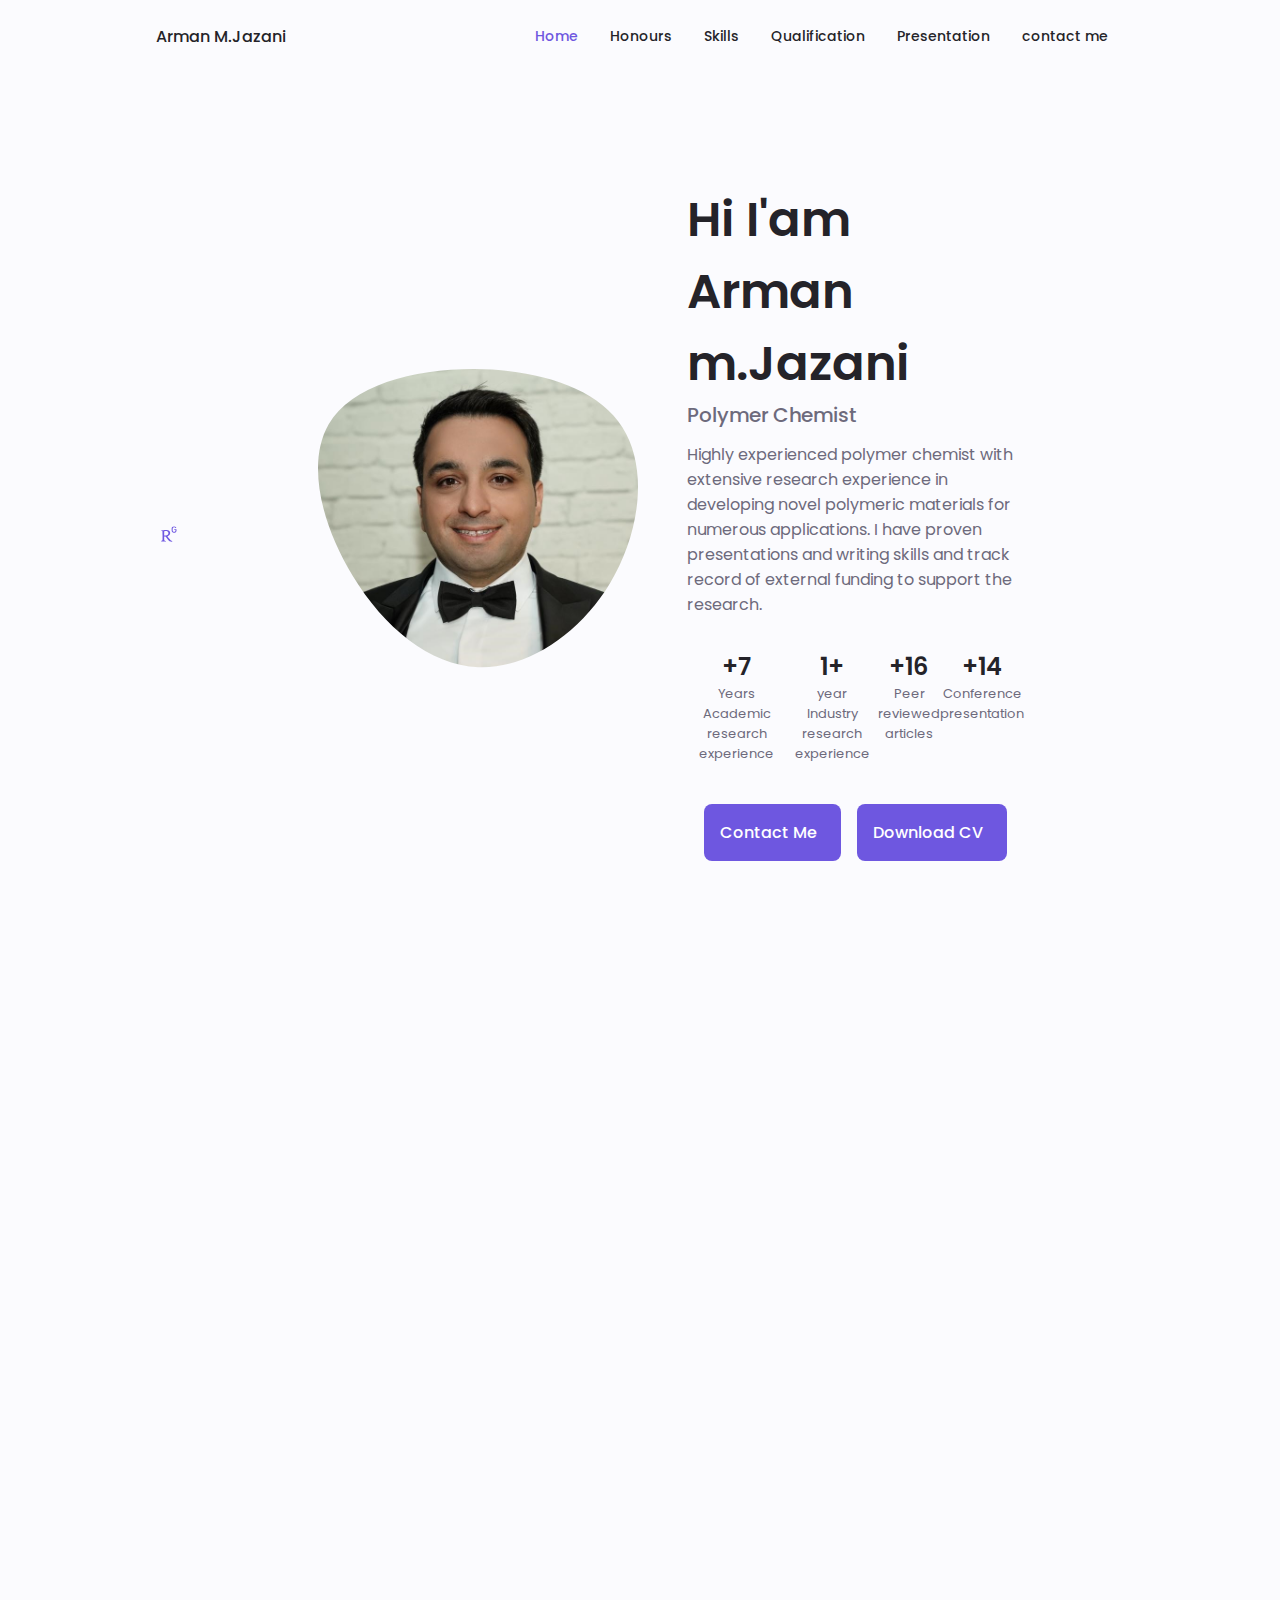
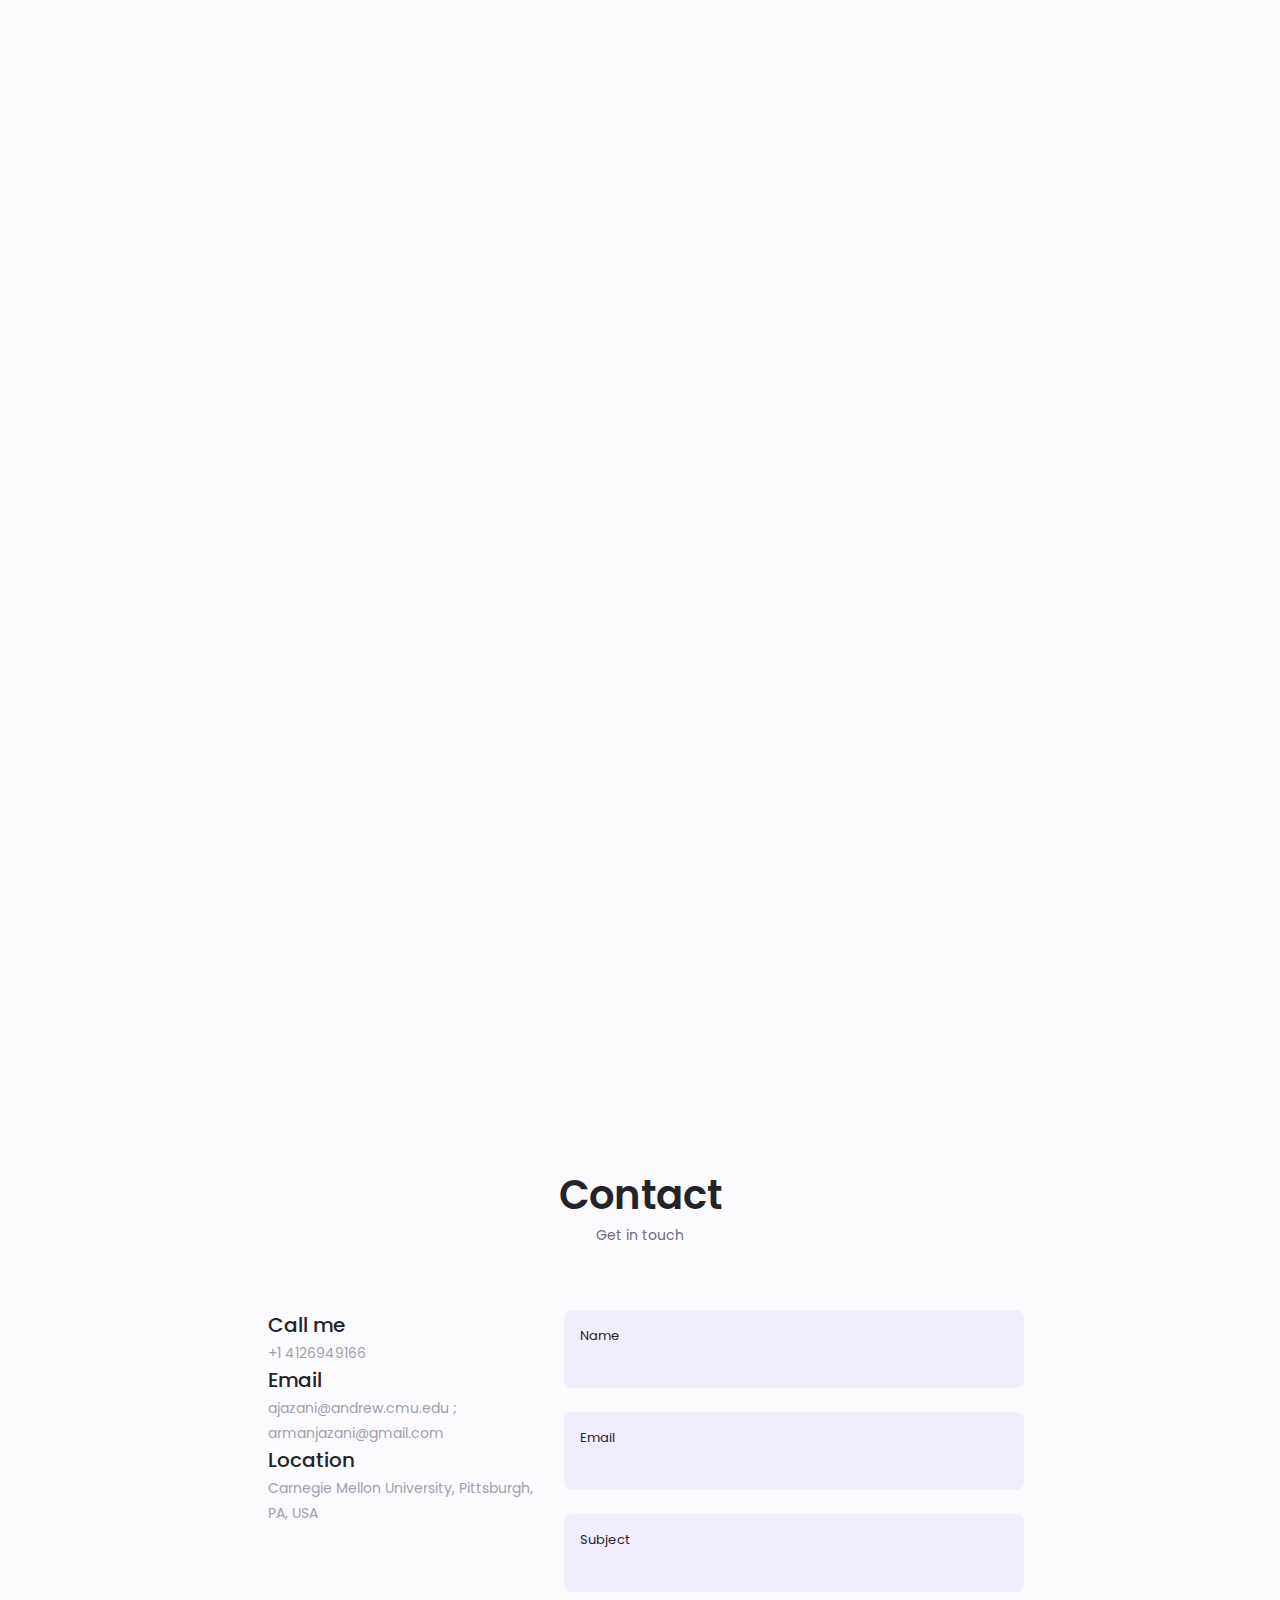
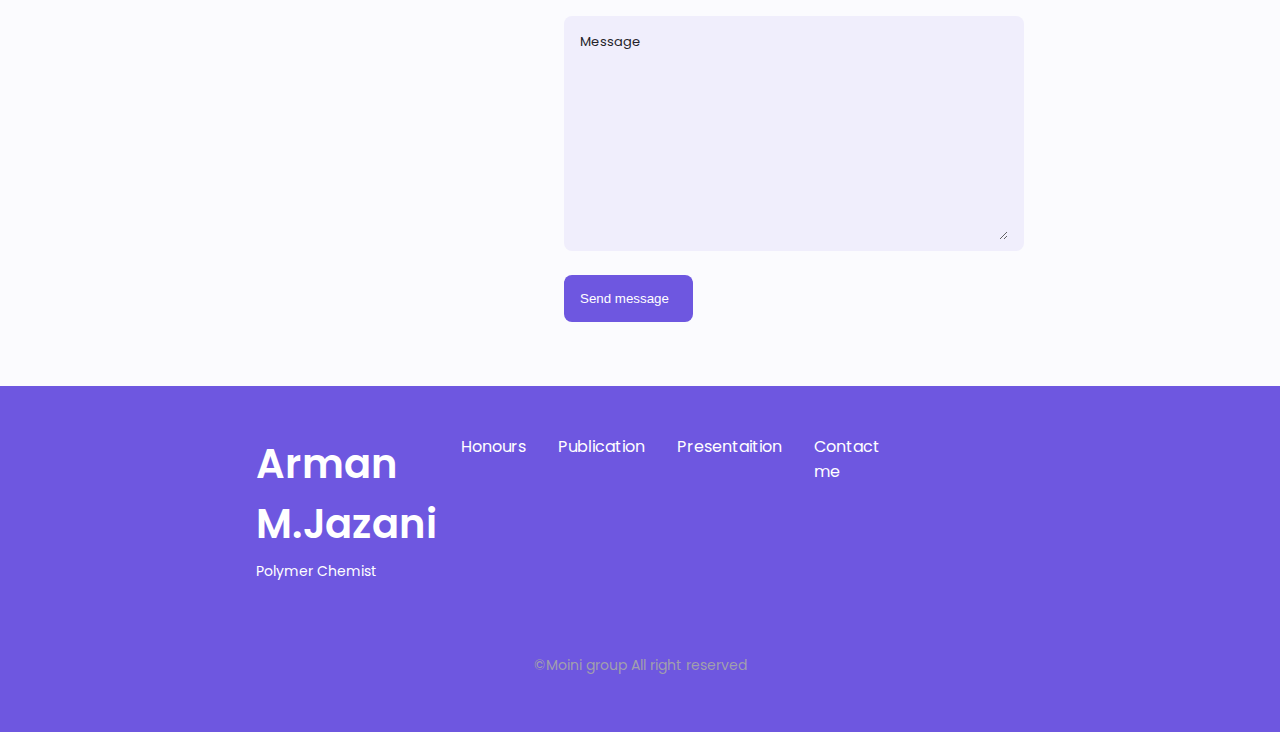
==== commit 8660541a: "Update index.html" ====
--- a/index.html
+++ b/index.html
@@ -20,7 +20,7 @@
     <!-- header -->
     <header class="header" id="header">
       <nav class="nav container">
-        <a href="#" class="nav__logo">Arman Moini</a>
+        <a href="#" class="nav__logo">Arman M.Jazani</a>
         <div class="nav__menu" id="nav-menu">
           <ul class="nav__list grid">
             <li class="nav__item">
@@ -81,6 +81,12 @@
                 class="home__social-icon"
                 ><i class="uil uil-twitter-alt"></i
               ></a>
+              <a
+                href="https://www.google.com"
+                target="_blank"
+                class="home__social-icon"
+                ><img src="./img/ResearchGate_icon_SVG.svg" alt="reaserchgate"
+              /></a>
             </div>
             <div class="home__image">
               <svg
@@ -114,7 +120,7 @@
               </svg>
             </div>
             <div class="home__data">
-              <h1 class="home__title">Hi I'am Arman</h1>
+              <h1 class="home__title">Hi I'am Arman m.Jazani</h1>
               <h3 class="home__subtitle">Polymer Chemist</h3>
               <p class="home__description">
                 Highly experienced polymer chemist with extensive research
@@ -156,7 +162,7 @@
                   download=""
                   href="./pdf/Arman Moini Jazani-CV.pdf"
                   class="button button--flex"
-                  >download cv
+                  >Download CV
                   <i class="uil uil-download-alt button__icon"></i>
                 </a>
               </div>
@@ -176,7 +182,7 @@
 
       <section class="about section" id="honours" data-aos="fade-up">
         <h1 class="section__title">Honours</h1>
-        <span class="section__subtitle">my award and houneres</span>
+        <span class="section__subtitle">My award and Honours</span>
         <div class="about__container container grid">
           <div class="about__data">
             <div class="about__description">
@@ -259,7 +265,7 @@
       <!-- Skills -->
       <section class="section skills" id="skills" data-aos="fade-left">
         <h2 class="section__title">Skills</h2>
-        <span class="section__subtitle">my technical level</span>
+        <span class="section__subtitle">My technical level</span>
         <div class="skills__container container grid">
           <div>
             <!-- skills1 -->
@@ -396,7 +402,7 @@
               <div class="skills__header">
                 <i class="uil uil-flask skills__icon"></i>
                 <div>
-                  <h1 class="skills__title">Instrument expertise</h1>
+                  <h1 class="skills__title">Instrumentation</h1>
                   <span class="skills__subtitle"></span>
                 </div>
                 <i class="uil uil-angle-down skills__arrow"></i>
@@ -503,7 +509,7 @@
         data-aos="fade-right"
       >
         <h2 class="section__title">Qualification</h2>
-        <span class="section__subtitle">my personal journy</span>
+        <span class="section__subtitle">My personal journy</span>
         <div class="qualification__container container">
           <div class="qualification__tabs">
             <div
@@ -592,12 +598,12 @@
                   </span>
                   <span
                     ><h5>Advisor:</h5>
-                    : Jung Kwon Oh<br />
+                    : Kris Matyjaszewski<br />
                     <h5>Projects:</h5>
-                    Hyperbranched polymers, Aqueous ATRP, visible light ATRP,
+                    <!-- Hyperbranched polymers, Aqueous ATRP, visible light ATRP,
                     oxygen tolerant ATRP, ultra-fast ATRP, ATRP of methacrylic
-                    acids, Smartphone ATRP.</span
-                  >
+                    acids, Smartphone ATRP. -->
+                  </span>
                   <div class="qualification__calendar">
                     <i class="uil uil-calendar-alt"></i>
                     09/22021-current
@@ -614,7 +620,7 @@
                   <span
                     ><h5>Advisor:</h5>
                     Jung Kwon Oh<br />
-                    <h5>Projects:</h5>
+                    <!-- <h5>Projects:</h5>
                     • Collaborative industry project #1 with Dural Inc.
                     (Montreal, Canada): “Reactive copolymer-stabilized aluminum
                     oxide nanoparticles for development of self-healable
@@ -626,7 +632,7 @@
                     • Collaborative industry project #3 with Advanced Polymer
                     Materials (APM) Inc. (Montreal, Canada): “Synthesis of
                     poly(ethylene glycol) (PEG)-b-polylactide (PLA) block
-                    copolymers with disulfide linkage at the junction”.
+                    copolymers with disulfide linkage at the junction”. -->
                   </span>
                   <div class="qualification__calendar">
                     <i class="uil uil-calendar-alt"></i>
@@ -654,9 +660,9 @@
                   <span
                     ><h5>advisor:</h5>
                     Xiangtao Wang<br />
-                    • Evaluated the in vivo performance of a stimuli responsive
+                    <!-- • Evaluated the in vivo performance of a stimuli responsive
                     nanoparticle in mice including nanoparticles biodistribution
-                    and anti tumor inhibition efficiency.
+                    and anti tumor inhibition efficiency. -->
                   </span>
                   <div class="qualification__calendar">
                     <i class="uil uil-calendar-alt"></i>
@@ -673,10 +679,10 @@
                   <span class="qualification__subtitle"
                     >CDC Inc, Peterborough, Canada
                   </span>
-                  <span
-                    >• Managed laboratory functions and performed quality
+                  <span>
+                    <!-- • Managed laboratory functions and performed quality
                     control tests and analyses of a food processing and polymer
-                    packaging facility.
+                    packaging facility. -->
                   </span>
                   <div class="qualification__calendar">
                     <i class="uil uil-calendar-alt"></i>
@@ -699,7 +705,7 @@
         data-aos="fade-down"
       >
         <h2 class="section__title">Conference presentations</h2>
-        <span class="section__subtitle">all my conference</span>
+        <span class="section__subtitle">All my conferences presentation</span>
         <div class="section__container container">
           <ul class="presentaition__list">
             <li class="award__list-item">
@@ -709,14 +715,14 @@
               Division (MSED) of Canadian Society of Chemistry (CSC), February
               25th, 2021. (Invited talk)
             </li>
+
+            <li class="award__list-item">
+              2. Arman Moini Jazani and Jung Kwon Oh. Dual acidic pH- and
+              glutathione-responsive degradable polymeric micelles for
+              anti-cancer drug delivery. Worlds Biomaterial Congress (WBC,
+              Online), Glasgow, Scotland, December 11-15th 2020. (oral)
+            </li>
             <span class="readmore">
-              <li class="award__list-item">
-                2. Arman Moini Jazani and Jung Kwon Oh. Dual acidic pH- and
-                glutathione-responsive degradable polymeric micelles for
-                anti-cancer drug delivery. Worlds Biomaterial Congress (WBC,
-                Online), Glasgow, Scotland, December 11-15th 2020. (oral)
-              </li>
-
               <li class="award__list-item">
                 3. Arman Moini Jazani and Jung Kwon Oh. Synthesis of
                 PEG-disulfide-PLA block copolymers. Advance polymeric materials.
@@ -813,7 +819,7 @@
 
       <section class="section publication" id="publication" data-aos="zoom-in">
         <h2 class="section__title">Publication</h2>
-        <span class="section__subtitle">here's my publication list</span>
+        <span class="section__subtitle">Here's my publication list</span>
         <div class="portfolio__container container swiper mySwiper">
           <div class="swiper-wrapper">
             <div class="portfolio__content grid swiper-slide">
@@ -1007,7 +1013,7 @@
           <div class="swiper-pagination"></div>
 
           <span
-            >to see full list
+            >To see full list
             <a
               href="./publication.html"
               class="button button--flex button--link button--small"
@@ -1019,13 +1025,13 @@
       <!-- CONTACT ME -->
       <section class="section contact" id="contact">
         <h2 class="section__title">Contact</h2>
-        <span class="section__subtitle">get in touch</span>
+        <span class="section__subtitle">Get in touch</span>
         <div class="contact__container container grid">
           <div>
             <div class="contact__information">
               <i class="uil uil-phone contact__icon"></i>
               <div>
-                <h3 class="contact__title">call me</h3>
+                <h3 class="contact__title">Call me</h3>
                 <span class="contact__subtitle">+1 4126949166</span>
               </div>
             </div>
@@ -1033,7 +1039,7 @@
             <div class="contact__information">
               <i class="uil uil-envelope contact__icon"></i>
               <div>
-                <h3 class="contact__title">email</h3>
+                <h3 class="contact__title">Email</h3>
                 <span class="contact__subtitle"
                   >ajazani@andrew.cmu.edu ; armanjazani@gmail.com</span
                 >
@@ -1043,7 +1049,7 @@
             <div class="contact__information">
               <i class="uil uil-map-marker contact__icon"></i>
               <div>
-                <h3 class="contact__title">location</h3>
+                <h3 class="contact__title">Location</h3>
                 <span class="contact__subtitle"
                   >Carnegie Mellon University, Pittsburgh, PA, USA</span
                 >
@@ -1071,7 +1077,7 @@
               </div>
             </div>
             <div class="contact__content">
-              <label for="" class="contact__label">subject</label>
+              <label for="" class="contact__label">Subject</label>
               <input type="text" name="subject" class="contact__input" />
             </div>
             <div class="contact__content">
@@ -1087,7 +1093,7 @@
             </div>
             <div>
               <button type="submit" class="button button--flex">
-                send message
+                Send message
                 <i class="uil uil-message button__icon"></i>
               </button>
             </div>
@@ -1100,21 +1106,21 @@
       <div class="footer__bg">
         <div class="footer__container container grid">
           <div>
-            <h1 class="footer__title">Arman Moini</h1>
+            <h1 class="footer__title">Arman M.Jazani</h1>
             <span class="footer__subtitle">Polymer Chemist</span>
           </div>
           <ul class="footer__links">
             <li>
-              <a href="#honours" class="footer__link">honours</a>
+              <a href="#honours" class="footer__link">Honours</a>
             </li>
             <li>
-              <a href="#publication" class="footer__link">publication</a>
+              <a href="#publication" class="footer__link">Publication</a>
             </li>
             <li>
-              <a href="#presentation" class="footer__link">presentaition</a>
+              <a href="#presentation" class="footer__link">Presentaition</a>
             </li>
             <li>
-              <a href="#contact" class="footer__link">contact me</a>
+              <a href="#contact" class="footer__link">Contact me</a>
             </li>
           </ul>
           <div class="footer__socials">
@@ -1132,7 +1138,7 @@
             ></a>
           </div>
         </div>
-        <p class="footer__copy">&#169;ali.All right reserved</p>
+        <p class="footer__copy">&#169;Moini group All right reserved</p>
       </div>
     </footer>
     <script src="https://cdn.jsdelivr.net/npm/swiper/swiper-bundle.min.js"></script>
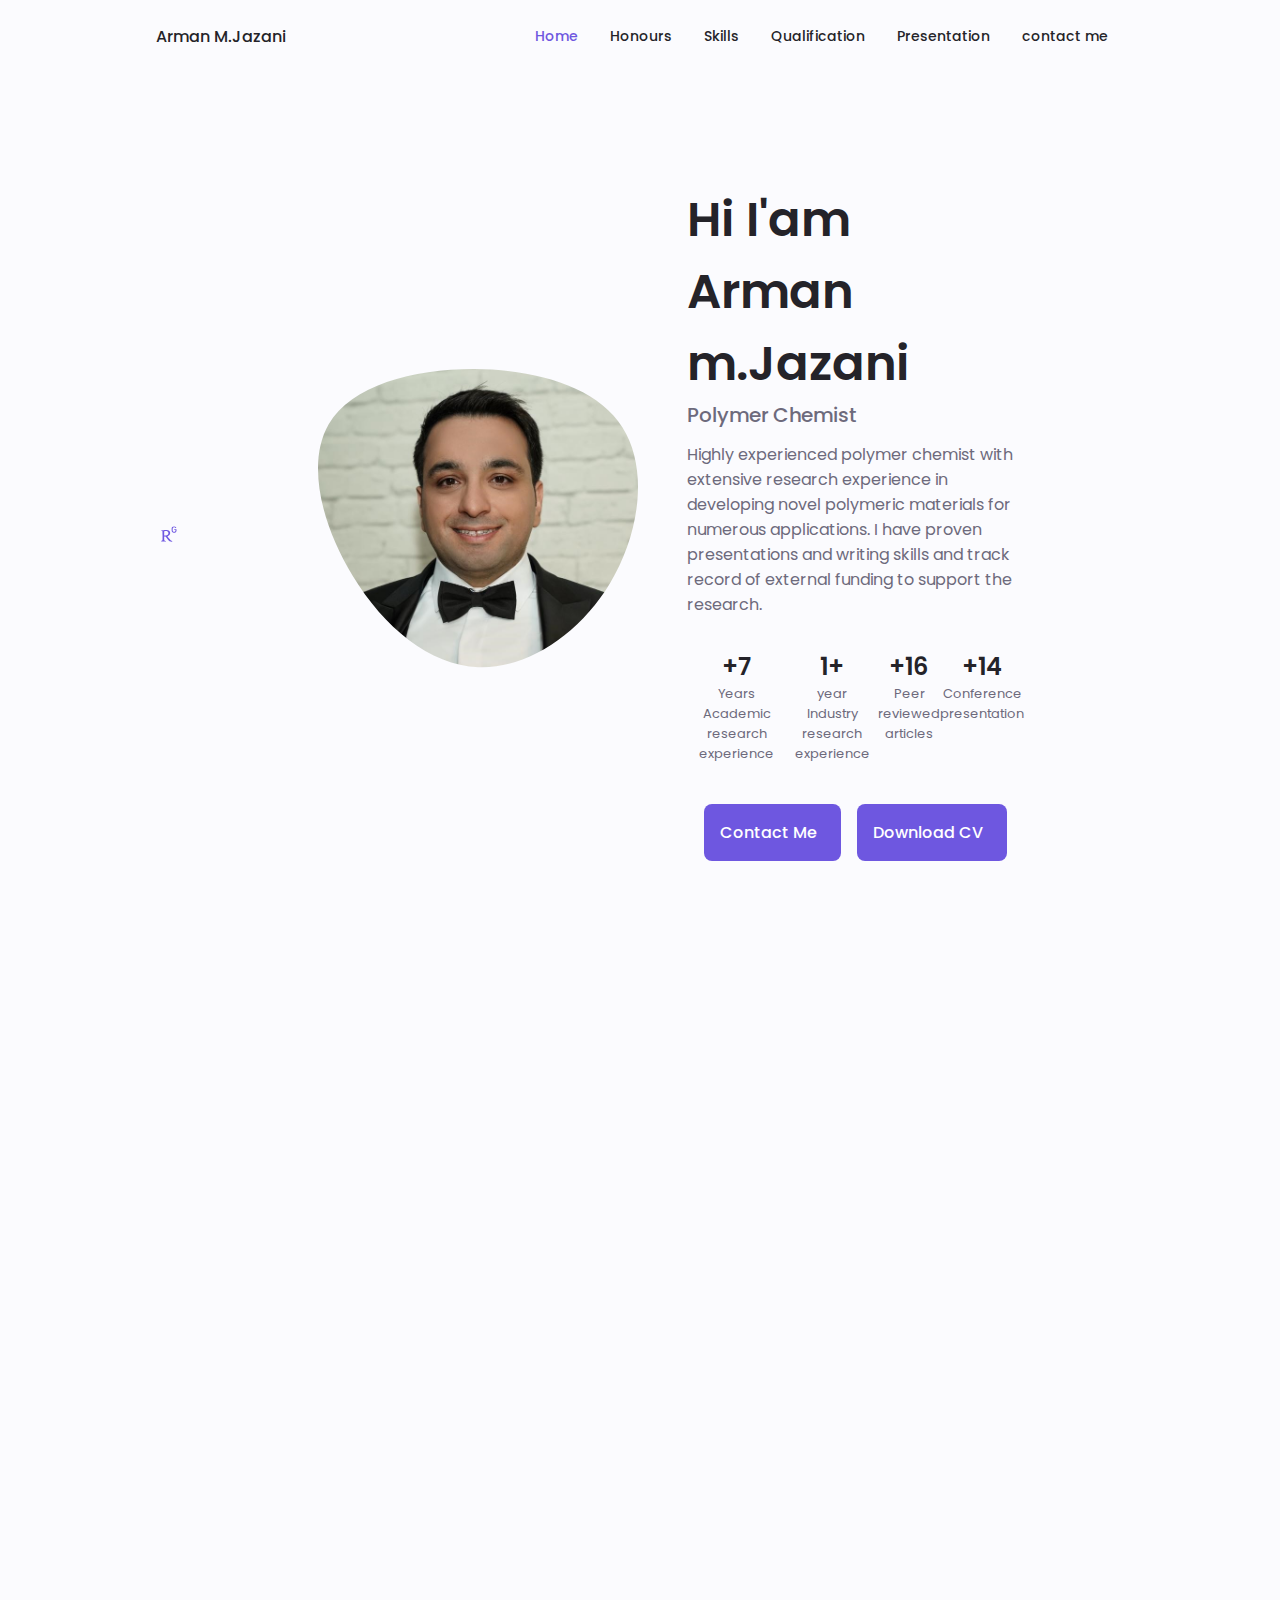
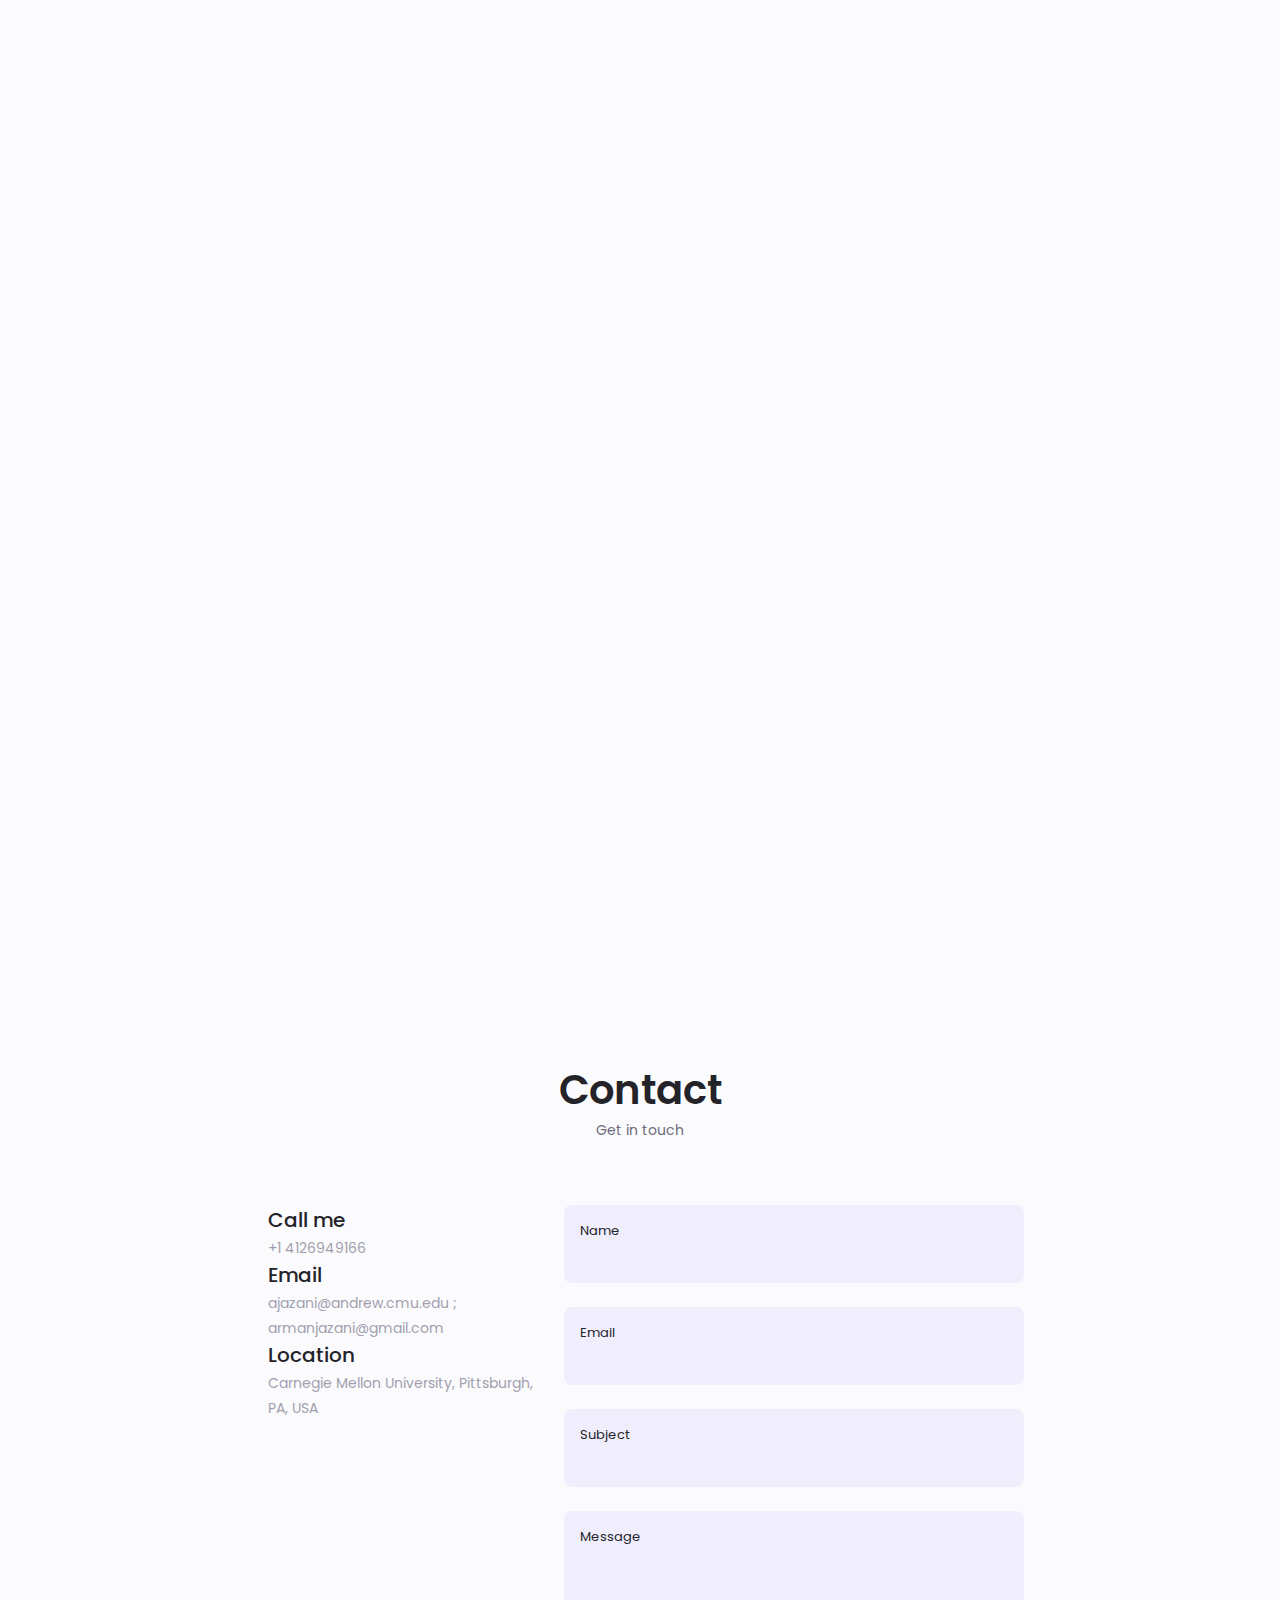
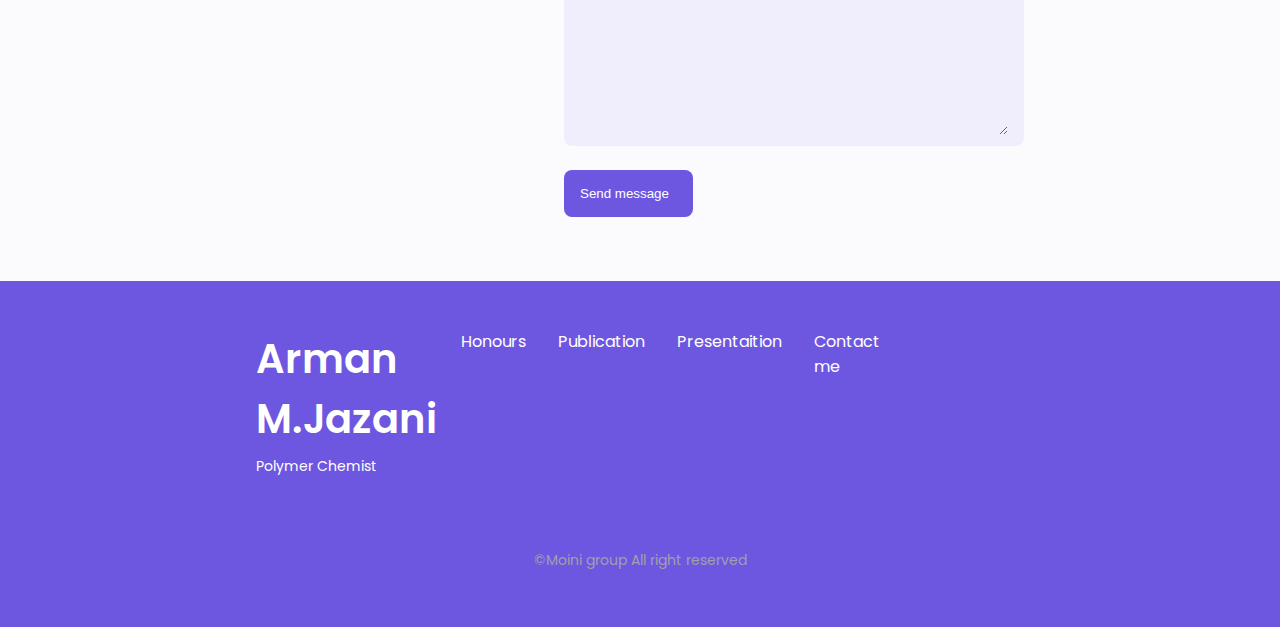
==== commit 4341ce59: "Update index.html" ====
--- a/index.html
+++ b/index.html
@@ -82,7 +82,7 @@
                 ><i class="uil uil-twitter-alt"></i
               ></a>
               <a
-                href="https://www.google.com"
+                href="https://www.researchgate.net/profile/Arman-Moini-Jazani"
                 target="_blank"
                 class="home__social-icon"
                 ><img src="./img/ResearchGate_icon_SVG.svg" alt="reaserchgate"
--- a/css/styles.css
+++ b/css/styles.css
@@ -1,823 +1,859 @@
 @import url('https://fonts.googleapis.com/css2?family=Inter:wght@400;700&family=Josefin+Sans:ital,wght@0,100;0,200;0,300;0,400;0,500;0,600;0,700;1,100;1,200;1,300;1,400;1,500;1,600;1,700&family=Poppins:wght@400;500;600&display=swap');
 /*variables*/
-:root{
-    --header-height:3rem;
-    /* color */
-    --hue-color:250;
-    --first-color:hsl(var(--hue-color),69%,61%);
-    --first-color-second:hsl(var(--hue-color),69%,61%);
-    --first-color-alt:hsl(var(--hue-color),57%,53%);
-    --first-color-lighter:hsl(var(--hue-color),92%,85%);
-    --title-color:hsl(var(--hue-color),8%,15%);
-    --text-color:hsl(var(--hue-color),8%,45%);;
-    --text-color-light:hsl(var(--hue-color),8%,65%);;
-    --input-color:hsl(var(--hue-color),70%,96%);;
-    --body-color:hsl(var(--hue-color),60%,99%);;
-    --container-color:#fff;
-    /* font */
-    --body-font:'Poppins', sans-serif;
-    --big-font-size:2rem;
-    --h1-font-size:1.5rem;
-    --h2-font-size:1.25rem;
-    --h3-font-size:1.125;
-    --normal-font-size:.938rem;
-    --small-font-size:.813rem;
-    --smaller-font-size:.75rem;
-
-    --font-medium:500;
-    --font-semi-bold:600;
-    
-    --z-tooltip:10;
-    --z-fixed:100;
-    --z-modal:1000;
-}
-
-@media screen and (min-width:968px){
-    :root{
-        --big-font-size:3rem;
-        --h1-font-size:2.5rem;
-        --h2-font-size:1.5rem;
-        --h3-font-size:1.25rem;
-        --normal-font-size:1rem;
-        --small-font-size:.875rem;
-        --smaller-font-size:.813rem;
-    }
-
+:root {
+  --header-height: 3rem;
+  /* color */
+  --hue-color: 250;
+  --first-color: hsl(var(--hue-color), 69%, 61%);
+  --first-color-second: hsl(var(--hue-color), 69%, 61%);
+  --first-color-alt: hsl(var(--hue-color), 57%, 53%);
+  --first-color-lighter: hsl(var(--hue-color), 92%, 85%);
+  --title-color: hsl(var(--hue-color), 8%, 15%);
+  --text-color: hsl(var(--hue-color), 8%, 45%);
+  --text-color-light: hsl(var(--hue-color), 8%, 65%);
+  --input-color: hsl(var(--hue-color), 70%, 96%);
+  --body-color: hsl(var(--hue-color), 60%, 99%);
+  --container-color: #fff;
+  /* font */
+  --body-font: 'Poppins', sans-serif;
+  --big-font-size: 2rem;
+  --h1-font-size: 1.5rem;
+  --h2-font-size: 1.25rem;
+  --h3-font-size: 1.125;
+  --normal-font-size: 0.938rem;
+  --small-font-size: 0.813rem;
+  --smaller-font-size: 0.75rem;
+
+  --font-medium: 500;
+  --font-semi-bold: 600;
+
+  --z-tooltip: 10;
+  --z-fixed: 100;
+  --z-modal: 1000;
+}
+
+@media screen and (min-width: 968px) {
+  :root {
+    --big-font-size: 3rem;
+    --h1-font-size: 2.5rem;
+    --h2-font-size: 1.5rem;
+    --h3-font-size: 1.25rem;
+    --normal-font-size: 1rem;
+    --small-font-size: 0.875rem;
+    --smaller-font-size: 0.813rem;
+  }
 }
 /* base */
-*{box-sizing: border-box;
-padding:0;margin:0
-}
-
-html{
-    scroll-behavior: smooth;
-}
-body{margin:0 0 var(--header-height) 0;
-    font-family: var(--body-font);
-    font-size: var(--normal-font-size);
-    background-color:var(--body-color);
-    color:var(--text-color)
-}
-
-h1,h2,h3,h4{
-    color:var(--title-color);
-    font-weight: var(--font-semi-bold);
-}
-h5{
-    display:inline
-}
-ul{list-style-type: none;}
-a{text-decoration:none}
-img{max-width:100%;height:auto}
+* {
+  box-sizing: border-box;
+  padding: 0;
+  margin: 0;
+}
+
+html {
+  scroll-behavior: smooth;
+}
+body {
+  margin: 0 0 var(--header-height) 0;
+  font-family: var(--body-font);
+  font-size: var(--normal-font-size);
+  background-color: var(--body-color);
+  color: var(--text-color);
+}
+
+h1,
+h2,
+h3,
+h4 {
+  color: var(--title-color);
+  font-weight: var(--font-semi-bold);
+}
+h5 {
+  display: inline;
+}
+ul {
+  list-style-type: none;
+}
+a {
+  text-decoration: none;
+}
+img {
+  max-width: 100%;
+  height: auto;
+}
 
 /* reusable css class */
-.section{padding:2rem 0 4rem}
-.section__title{
-    font-size: var(--h1-font-size);
-}
-.section__subtitle{
-    display:block;
-    font-size:var(--small-font-size);
-    margin-bottom:3rem
-}
-.section__title,.section__subtitle{
-    text-align:center
-}
-.readmore{
-    display:none
-}
-.readmore-show{
-    display:inline
-}
-.readmore-btn{
-    cursor: pointer;
+.section {
+  padding: 2rem 0 4rem;
+}
+.section__title {
+  font-size: var(--h1-font-size);
+}
+.section__subtitle {
+  display: block;
+  font-size: var(--small-font-size);
+  margin-bottom: 3rem;
+}
+.section__title,
+.section__subtitle {
+  text-align: center;
+}
+.readmore {
+  display: none;
+}
+.readmore-show {
+  display: inline;
+}
+.readmore-btn {
+  cursor: pointer;
 }
 /* layout */
-.container{max-width:768px;
-margin-left:1.5rem;
-margin-right:1.5rem
-}
-.grid{display:grid;
-  gap:1.5rem
-}
-.header{
-    width:100%;
-    position:fixed;
-    bottom:0;
-    z-index:var(--z-fixed);
-    background-color:var(--body-color)   
+.container {
+  max-width: 768px;
+  margin-left: 1.5rem;
+  margin-right: 1.5rem;
+}
+.grid {
+  display: grid;
+  gap: 1.5rem;
+}
+.header {
+  width: 100%;
+  position: fixed;
+  bottom: 0;
+  z-index: var(--z-fixed);
+  background-color: var(--body-color);
 }
 
 /* nav */
-.nav{
-    max-width: 968px;
-     height:var(--header-height);
-     display:flex;
-     justify-content:space-between;
-     align-items:center
-}
-.nav__logo,.nav__toggle{
-   color:var(--title-color);
-   font-weight:var(--font-medium)
-}
-.nav__logo:hover{
-   color:var(--first-color) 
-}
-.nav__toggle{
-    font-size:1.1rem;
-    cursor:pointer;
-}
-
-.nav__toggle:hover{
-    color:var(--first-color) 
- }
-@media screen and (max-width:768px){
-    .nav__menu{
-        position:fixed;
-        bottom:-100%;
-        left:0;
-        width:100%;
-        background-color:var(--body-color);
-        padding:2rem 1.5rem 4rem;
-        box-shadow:0 -1px 4px rgba(0,0,0,.15);
-        border-radius: 1.5rem 1.5rem 0 0;
-        transition:.3s
-    }
-}
-
-.nav__list{
-    grid-template-columns:repeat(3,1fr);
-    gap:2rem
-}
-
-.nav__link{
-    display:flex;
-    flex-direction:column;
-    align-items:center;
-    font-size:var(--small-font-size);
-    color:var(--title-color);
-    font-weight:var(--font-medium)
-}
-.nav__link:hover{
-    color:var(--first-color)
-}
-
-.nav__icon{
-    font-size:1.2rem
-}
-.nav__close{
-    position:absolute;
-    right:1.3rem;
-    bottom:.5rem;
-    font-size:1.5rem;
-    cursor:pointer;
-    color:var(--first-color)
-}
-.nav__close:hover{
-    color:var(--first-color-alt)
+.nav {
+  max-width: 968px;
+  height: var(--header-height);
+  display: flex;
+  justify-content: space-between;
+  align-items: center;
+}
+.nav__logo,
+.nav__toggle {
+  color: var(--title-color);
+  font-weight: var(--font-medium);
+}
+.nav__logo:hover {
+  color: var(--first-color);
+}
+.nav__toggle {
+  font-size: 1.1rem;
+  cursor: pointer;
+}
+
+.nav__toggle:hover {
+  color: var(--first-color);
+}
+@media screen and (max-width: 768px) {
+  .nav__menu {
+    position: fixed;
+    bottom: -100%;
+    left: 0;
+    width: 100%;
+    background-color: var(--body-color);
+    padding: 2rem 1.5rem 4rem;
+    box-shadow: 0 -1px 4px rgba(0, 0, 0, 0.15);
+    border-radius: 1.5rem 1.5rem 0 0;
+    transition: 0.3s;
+  }
+}
+
+.nav__list {
+  grid-template-columns: repeat(3, 1fr);
+  gap: 2rem;
+}
+
+.nav__link {
+  display: flex;
+  flex-direction: column;
+  align-items: center;
+  font-size: var(--small-font-size);
+  color: var(--title-color);
+  font-weight: var(--font-medium);
+}
+.nav__link:hover {
+  color: var(--first-color);
+}
+
+.nav__icon {
+  font-size: 1.2rem;
+}
+.nav__close {
+  position: absolute;
+  right: 1.3rem;
+  bottom: 0.5rem;
+  font-size: 1.5rem;
+  cursor: pointer;
+  color: var(--first-color);
+}
+.nav__close:hover {
+  color: var(--first-color-alt);
 }
 
 /* show menu */
-.show-menu{
-    bottom:0
-}
-
-.active-link{
-    color: var(--first-color);
-}
-
+.show-menu {
+  bottom: 0;
+}
+
+.active-link {
+  color: var(--first-color);
+}
 
 /*home*/
-.home__container{gap:1rem}
-.home__content{
-    grid-template-columns: .5fr 3fr ;
-    padding-top:3.5rem;
-    align-items:center
-}
-.home__social{
-    display:grid;
-    grid-template-columns:max-content;
-    row-gap:1rem
-}
-.home__social-icon{
-    font-size:1.25;
-    color:var(--first-color)
-}
-.home__social-icon:hover{
-    color:var(--first-color-alt)
-}
-
-.home__blob{
-    width:200px;
-    fill:var(--first-color)
-}
-.home__blob-img{
-    width:200px
-}
-
-.home__data{
-    grid-column: 1/3;
-}
-.home__title{
-    font-size:var(--big-font-size)
-}
-.home__subtitle{
-    font-size:var(--h3-font-size);
-    color:var(--text-color);
-    font-weight:var(--font-medium);
-    margin-bottom:.75rem
-}
-.home__description{margin-bottom:2rem}
-.home__button{
-    display:flex;
-    justify-content: space-evenly;
-}
-.home__scroll{
-    display:none
-}
-.home__scroll-button{
-    color:var(--first-color);
-    transition:.3s
-}
-.home__scroll-button:hover{
-    transform: translateY(.25rem)
-}
-.home__scroll-mouse{
-    font-size:2rem
-}
-.home__scroll-name{
-    font-size:var(--small-font-size);
-    color:var(--title-color);
-    font-weight:var(--font-medium);
-    margin-right:.25rem
-}
-.home__scroll-arrow{
-    font-size:1.25rem
+.home__container {
+  gap: 1rem;
+}
+.home__content {
+  grid-template-columns: 0.5fr 3fr;
+  padding-top: 3.5rem;
+  align-items: center;
+}
+.home__social {
+  display: grid;
+  grid-template-columns: max-content;
+  row-gap: 1rem;
+}
+.home__social-contact {
+  justify-content: end;
+  margin-top: 4rem;
+}
+.home__social-icon {
+  font-size: 1.25;
+  color: var(--first-color);
+}
+.home__social-icon-contact {
+  font-size: 2rem;
+}
+.home__social-icon-rg {
+  transform: scale(4);
+}
+.home__social-icon:hover {
+  color: var(--first-color-alt);
+}
+
+.home__blob {
+  width: 200px;
+  fill: var(--first-color);
+}
+.home__blob-img {
+  width: 200px;
+}
+
+.home__data {
+  grid-column: 1/3;
+}
+.home__title {
+  font-size: var(--big-font-size);
+}
+.home__subtitle {
+  font-size: var(--h3-font-size);
+  color: var(--text-color);
+  font-weight: var(--font-medium);
+  margin-bottom: 0.75rem;
+}
+.home__description {
+  margin-bottom: 2rem;
+}
+.home__button {
+  display: flex;
+  justify-content: space-evenly;
+}
+.home__scroll {
+  display: none;
+}
+.home__scroll-button {
+  color: var(--first-color);
+  transition: 0.3s;
+}
+.home__scroll-button:hover {
+  transform: translateY(0.25rem);
+}
+.home__scroll-mouse {
+  font-size: 2rem;
+}
+.home__scroll-name {
+  font-size: var(--small-font-size);
+  color: var(--title-color);
+  font-weight: var(--font-medium);
+  margin-right: 0.25rem;
+}
+.home__scroll-arrow {
+  font-size: 1.25rem;
 }
 /*button*/
-.button{
-    display:inline-block;
-    background-color: var(--first-color);
-    color:#fff;
-    padding:1rem;
-    border-radius:.5rem;
-    font-weight:var(--font-medium);
-    border:0
-}
-.button:hover{
-    background-color: var(--first-color-alt);
-}
-.button__icon{
-    font-size:1.25rem;
-    margin-left:.5rem;
-    transition:.3s
-}
-.button--flex{
-    display:inline-flex;
-    align-items:center
-}
-.button--small{
-    padding:.75rem 1rem;
-}
-.button--link{
-    padding:0;
-    background-color: transparent;
-    color: var(--first-color);
-}
-.button--link:hover{
-    background-color: transparent;
-    color: var(--first-color-alt);
+.button {
+  display: inline-block;
+  background-color: var(--first-color);
+  color: #fff;
+  padding: 1rem;
+  border-radius: 0.5rem;
+  font-weight: var(--font-medium);
+  border: 0;
+}
+.button:hover {
+  background-color: var(--first-color-alt);
+}
+.button__icon {
+  font-size: 1.25rem;
+  margin-left: 0.5rem;
+  transition: 0.3s;
+}
+.button--flex {
+  display: inline-flex;
+  align-items: center;
+}
+.button--small {
+  padding: 0.75rem 1rem;
+}
+.button--link {
+  padding: 0;
+  background-color: transparent;
+  color: var(--first-color);
+}
+.button--link:hover {
+  background-color: transparent;
+  color: var(--first-color-alt);
 }
 
 /* about */
-.about__image{
-    width:200px;
-    border-radius:.5rem;
-    justify-self:center;
-    align-self:center
-}
-.about__description{
-    text-align:center;
-    margin-bottom:2.5rem
-}
-.about__info{
-    display:flex;
-    justify-content:space-evenly;
-    margin-bottom:2.5rem
-}
-.about__info-title{
-    font-size:var(--h2-font-size);
-    font-weight:600;
-    color:var(--title-color)
-}
-.about__info-name{
-    font-size:var(--smaller-font-size)
-}
-.about__info-name,.about__info-title{
-    display:block;text-align:center
-}
-.about__button{
-    display: flex;
-    justify-content:center
+.about__image {
+  width: 200px;
+  border-radius: 0.5rem;
+  justify-self: center;
+  align-self: center;
+}
+.about__description {
+  text-align: center;
+  margin-bottom: 2.5rem;
+}
+.about__info {
+  display: flex;
+  justify-content: space-evenly;
+  margin-bottom: 2.5rem;
+}
+.about__info-title {
+  font-size: var(--h2-font-size);
+  font-weight: 600;
+  color: var(--title-color);
+}
+.about__info-name {
+  font-size: var(--smaller-font-size);
+}
+.about__info-name,
+.about__info-title {
+  display: block;
+  text-align: center;
+}
+.about__button {
+  display: flex;
+  justify-content: center;
 }
 
 /* skills */
-.skills__container{
-    row-gap:0
-}
-.skills__header{
-    display:flex;
-    align-items:center;
-    margin-bottom: 2.5rem;
-    cursor:pointer;
-}
-.skills__icon,.skills__arrow{
-    font-size: 2rem;
-    color:var(--first-color);
-}
-.skills__icon{
-    margin-right:.75rem
-}
-.skills__title{
-    font-size: var(--h3-font-size);
-}
-.skills__subtitle{
-    font-size: var(--small-font-size);
-    color: var(--text-color-light);
-}
-.skills__arrow{
-    margin-left:auto;
-    transition: .4 s;
-}
-.skills__list{
-    row-gap:1.5rem;
-    padding-left:2.7rem
-}
-.skills__titles{
-    display: flex;
-    justify-content: space-between;
-    margin-bottom: .25rem ;
-}
-.skills__name{
-    font-size: var(--normal-font-size);
-    font-weight: var(--font-medium);
-}
-.skills__bar,.skills__percentage{
-    height: 5px;
-    border-radius: .25rem;
-}
-.skills__bar{
-    background-color: var(--first-color-lighter);
-}
-.skills__percentage{
-    display:block;
-    background-color:var(--first-color);
-}
-.skills__html{
-    width:90%
-}
-
-
-.skills__close .skills__list{
-    height:0;
-    overflow:hidden
-}
-.skills__open .skills__list{
-    height:max-content;
-    margin-bottom:2.5rem
-}
-.skills__open .skills__arrow{
-    transform:rotate(-180deg)
-    }
+.skills__container {
+  row-gap: 0;
+}
+.skills__header {
+  display: flex;
+  align-items: center;
+  margin-bottom: 2.5rem;
+  cursor: pointer;
+}
+.skills__icon,
+.skills__arrow {
+  font-size: 2rem;
+  color: var(--first-color);
+}
+.skills__icon {
+  margin-right: 0.75rem;
+}
+.skills__title {
+  font-size: var(--h3-font-size);
+}
+.skills__subtitle {
+  font-size: var(--small-font-size);
+  color: var(--text-color-light);
+}
+.skills__arrow {
+  margin-left: auto;
+  transition: 0.4 s;
+}
+.skills__list {
+  row-gap: 1.5rem;
+  padding-left: 2.7rem;
+}
+.skills__titles {
+  display: flex;
+  justify-content: space-between;
+  margin-bottom: 0.25rem;
+}
+.skills__name {
+  font-size: var(--normal-font-size);
+  font-weight: var(--font-medium);
+}
+.skills__bar,
+.skills__percentage {
+  height: 5px;
+  border-radius: 0.25rem;
+}
+.skills__bar {
+  background-color: var(--first-color-lighter);
+}
+.skills__percentage {
+  display: block;
+  background-color: var(--first-color);
+}
+.skills__html {
+  width: 100%;
+}
+
+.skills__close .skills__list {
+  height: 0;
+  overflow: hidden;
+}
+.skills__open .skills__list {
+  height: max-content;
+  margin-bottom: 2.5rem;
+}
+.skills__open .skills__arrow {
+  transform: rotate(-180deg);
+}
 /* qualification */
-.qualification__tabs{
-    display: flex;
-    justify-content: space-evenly;
-    margin-bottom: 2rem;
-}
-.qualification__button{
-    font-size: var(--h3-font-size);
-    font-weight: var(--font-medium);
-    cursor:pointer
-}
-.qualification__button:hover{
-    color:var(--first-color)
-}
-.qualification__icon{
-    font-size: 1.8rem;
-    margin-right: .25rem;
-}
-.qualification__data{
-display:grid;
-grid-template-columns: 1fr max-content 1fr;
-row-gap: 1.5rem;
-}
-.qualification__title{
-    font-size: var(--normal-font-size);
-    font-weight: var(--font-medium);
-}
-.qualification__subtitle{
-    display:inline-block;
-    font-size: var(--small-font-size);
-    margin-bottom: 1rem;
-}
-
-.qualification__calendar{
-    font-size: var(--small-font-size);
-    color: var(--text-color-light);
-}
-.qualification__rounder{
-    display:inline-block;
-    width:13px;
-    height:13px;
-    background-color: var(--first-color);
-    border-radius: 50%;
-}
-.qualification__line{
-    display:block;
-    width:1px;
-    height:100%;
-    background-color: var(--first-color);
-    transform: translate(6px,-7px);
-}
-.qualification [data-content]{
-    display:none
-}
-.qualification__active[data-content]{
-    display:block;
-}
-.qualification__button.qualification__active{
-    color: var(--first-color);
-}
-
+.qualification__tabs {
+  display: flex;
+  justify-content: space-evenly;
+  margin-bottom: 2rem;
+}
+.qualification__button {
+  font-size: var(--h3-font-size);
+  font-weight: var(--font-medium);
+  cursor: pointer;
+}
+.qualification__button:hover {
+  color: var(--first-color);
+}
+.qualification__icon {
+  font-size: 1.8rem;
+  margin-right: 0.25rem;
+}
+.qualification__data {
+  display: grid;
+  grid-template-columns: 1fr max-content 1fr;
+  row-gap: 1.5rem;
+}
+.qualification__title {
+  font-size: var(--normal-font-size);
+  font-weight: var(--font-medium);
+}
+.qualification__subtitle {
+  display: inline-block;
+  font-size: var(--small-font-size);
+  margin-bottom: 1rem;
+}
+
+.qualification__calendar {
+  font-size: var(--small-font-size);
+  color: var(--text-color-light);
+}
+.qualification__rounder {
+  display: inline-block;
+  width: 13px;
+  height: 13px;
+  background-color: var(--first-color);
+  border-radius: 50%;
+}
+.qualification__line {
+  display: block;
+  width: 1px;
+  height: 100%;
+  background-color: var(--first-color);
+  transform: translate(6px, -7px);
+}
+.qualification [data-content] {
+  display: none;
+}
+.qualification__active[data-content] {
+  display: block;
+}
+.qualification__button.qualification__active {
+  color: var(--first-color);
+}
 
 /* award */
-.award__list{
-   list-style-type: circle;
-   text-align: left; 
-}
-.award__list-item{
-    margin-bottom:.5rem
-}
-.services__button{
-    cursor: pointer;
-    font-size: var(--small-font-size);
-}
-#more{
-    display:none
+.award__list {
+  list-style-type: circle;
+  text-align: left;
+}
+.award__list-item {
+  margin-bottom: 0.5rem;
+}
+.services__button {
+  cursor: pointer;
+  font-size: var(--small-font-size);
+}
+#more {
+  display: none;
 }
 /*presentation*/
-.presentation__list{
-    list-style-type: decimal;
-   
-}
-
-
+.presentation__list {
+  list-style-type: decimal;
+}
 
 /* contact me */
-.contact__container{
-    row-gap:3rem
-}
-.contact__information{
-    display:flex;
-    margin-bottom:--2rem
-}
-.contact__icon{
-    font-size:2rem;
-    color: var(--first-color);
-    margin-right: .75rem;
-}
-.contact__title{
-    font-size: var(--h3-font-size);
-    font-weight: var(--font-medium);
-}
-.contact__subtitle{
-    font-size: var(--small-font-size);
-    color:var(--text-color-light)
-}
-.contact__content{
-    background-color: var(--input-color);
-    border-radius: .5rem;
-    padding:.75rem 1rem .25rem;
-}
-.contact__label{
-    font-size: var(--smaller-font-size);
-    color: var(--title-color);
-}
-.contact__input{
-    width:100%;
+.contact__container {
+  row-gap: 3rem;
+}
+.contact__information {
+  display: flex;
+  margin-bottom: --2rem;
+}
+.contact__icon {
+  font-size: 2rem;
+  color: var(--first-color);
+  margin-right: 0.75rem;
+}
+.contact__title {
+  font-size: var(--h3-font-size);
+  font-weight: var(--font-medium);
+}
+.contact__subtitle {
+  font-size: var(--small-font-size);
+  color: var(--text-color-light);
+}
+.contact__content {
+  background-color: var(--input-color);
+  border-radius: 0.5rem;
+  padding: 0.75rem 1rem 0.25rem;
+}
+.contact__label {
+  font-size: var(--smaller-font-size);
+  color: var(--title-color);
+}
+.contact__input {
+  width: 100%;
   background-color: var(--input-color);
   color: var(--text-color);
   font-family: var(--body-font);
   font-size: var(--normal-font-size);
-  border:none;
+  border: none;
   outline: none;
-  padding:.25rem .5rem .5rem 0
+  padding: 0.25rem 0.5rem 0.5rem 0;
 }
 
 /*footer*/
 
-.footer{
-    padding-top: 2em;
-}
-.footer__container{
-    row-gap:3.5rem
-}
-.footer__bg{
-    background-color: var(--first-color);
-    padding: 2rem 0 3rem;
-}
-.footer__title{
-    font-size: var(--h1-font-size);
-    margin-bottom: .25rem;
-}
-.footer__subtitle{
-    font-size: var(--small-font-size);
-}
-.footer__links{
-    display:flex;
-    flex-direction: column;
-    row-gap: 1.5rem;
-}
-.footer__link:hover{
-   color: var(--first-color-lighter);
-}
-.footer__socials{
-    font-size: 1.25rem;
-    margin-right: 1.5rem;
-}
-.footer__socials:hover{
-    color: var(--first-color-lighter);
-}
-.footer__copy{
-    font-size: var(--small-font-size);
-    text-align: center;
-    color: var(--text-color-light);
-    margin-top: 3rem;
-}
-
-.footer__title,.footer__subtitle,
-.footer__link,.footer__social{
-    color: white;
+.footer {
+  padding-top: 2em;
+}
+.footer__container {
+  row-gap: 3.5rem;
+}
+.footer__bg {
+  background-color: var(--first-color);
+  padding: 2rem 0 3rem;
+}
+.footer__title {
+  font-size: var(--h1-font-size);
+  margin-bottom: 0.25rem;
+}
+.footer__subtitle {
+  font-size: var(--small-font-size);
+}
+.footer__links {
+  display: flex;
+  flex-direction: column;
+  row-gap: 1.5rem;
+}
+.footer__link:hover {
+  color: var(--first-color-lighter);
+}
+.footer__socials {
+  font-size: 1.25rem;
+  margin-right: 1.5rem;
+}
+.footer__socials:hover {
+  color: var(--first-color-lighter);
+}
+.footer__copy {
+  font-size: var(--small-font-size);
+  text-align: center;
+  color: var(--text-color-light);
+  margin-top: 3rem;
+}
+
+.footer__title,
+.footer__subtitle,
+.footer__link,
+.footer__social {
+  color: white;
 }
 
 /* media query */
 /* for small device */
-@media screen and (max-width:350px){
-  .container{
-    margin-left:1rem;
+@media screen and (max-width: 350px) {
+  .container {
+    margin-left: 1rem;
     margin-right: 1rem;
   }
-  .nav__menu{
-    padding:2rem .25rem 4rem
-  }
-  .nav__list{
+  .nav__menu {
+    padding: 2rem 0.25rem 4rem;
+  }
+  .nav__list {
     column-gap: 0;
   }
-  .home__content{
-    grid-template-columns: .25fr 3fr;
-  }
-  .home__blob{
-    width:180px
-}
-.skills__title{
+  .home__content {
+    grid-template-columns: 0.25fr 3fr;
+  }
+  .home__blob {
+    width: 180px;
+  }
+  .skills__title {
     font-size: var(--normal-font-size);
-}
-.qualification__data{
-    gap:.5rem
-}
-.services__container{
+  }
+  .qualification__data {
+    gap: 0.5rem;
+  }
+  .services__container {
     grid-template-columns: max-content;
     justify-content: center;
-}
-.services__content{
-    padding-right:3.5rem
-}
-.services__modal{
-    padding:0 .5rem
-}
-.project__img{
-    width:200px
-}
-.testimonial__data,.testimonial__header{
+  }
+  .services__content {
+    padding-right: 3.5rem;
+  }
+  .services__modal {
+    padding: 0 0.5rem;
+  }
+  .project__img {
+    width: 200px;
+  }
+  .testimonial__data,
+  .testimonial__header {
     flex-direction: column;
     align-items: center;
-}
-.testimonial__img{
-    margin-right:0;
-    margin-bottom:.25rem
-}
-
-.testimonial__data,
-.testmonial__description{
-    text-align:center
-}
+  }
+  .testimonial__img {
+    margin-right: 0;
+    margin-bottom: 0.25rem;
+  }
+
+  .testimonial__data,
+  .testmonial__description {
+    text-align: center;
+  }
 }
 
 /* 
 for medium device */
 
-@media screen and (min-width:568px){
-     .home__content{
-        grid-template-columns: max-content 1fr 1fr;
-     }
-     .home__data{
-        grid-column: initial;
-     }
-     .home__img{
-        order: 1;
-        justify-self: center;
-     }
-     .about__container.skills__container,
-     .portfolio__content.project__container,
-     .contact__container,.footer__container{
-        grid-template-columns: repeat(2,1fr);
-     }
-   .qualification__sections{
-    display:grid;
-    grid-template-columns: .6fr;
+@media screen and (min-width: 568px) {
+  .home__content {
+    grid-template-columns: max-content 1fr 1fr;
+  }
+  .home__data {
+    grid-column: initial;
+  }
+  .home__img {
+    order: 1;
+    justify-self: center;
+  }
+  .about__container.skills__container,
+  .portfolio__content.project__container,
+  .contact__container,
+  .footer__container {
+    grid-template-columns: repeat(2, 1fr);
+  }
+  .portfolio__content img {
+    margin: auto;
+  }
+  .qualification__sections {
+    display: grid;
+    grid-template-columns: 0.6fr;
     justify-content: center;
-   }
-}
-
-@media screen and (min-width:768px){
-
-    .container{
-        margin-left: auto;
-        margin-right: auto
-    }
-    body{
-        margin: 0;
-    }
-
-    .section{
-        padding:6rem 0 2rem
-    }
-
-    .section__subtitle{
-        margin-bottom: 4rem;
-    }
-    .header{
-        top:0;
-        bottom:initial
-    }
-    .header,.main,.footer__container{
-        padding:0 1rem
-    }
-    .nav{
-        height:calc(var(--header-height) + 1.5rem);
-        column-gap: 1rem;
-    }
+  }
+}
+
+@media screen and (min-width: 768px) {
+  .container {
+    margin-left: auto;
+    margin-right: auto;
+  }
+  body {
+    margin: 0;
+  }
+
+  .section {
+    padding: 6rem 0 2rem;
+  }
+
+  .section__subtitle {
+    margin-bottom: 4rem;
+  }
+  .header {
+    top: 0;
+    bottom: initial;
+  }
+  .header,
+  .main,
+  .footer__container {
+    padding: 0 1rem;
+  }
+  .nav {
+    height: calc(var(--header-height) + 1.5rem);
+    column-gap: 1rem;
+  }
   .nav__icon,
   .nav__close,
-  .nav__toggle{
+  .nav__toggle {
     display: none;
   }
-   .nav__list{
+  .nav__list {
     display: flex;
     column-gap: 2rem;
-   }
-   .nav__menu{
+  }
+  .nav__menu {
     margin-left: auto;
-   }
-   .change-theme{
+  }
+  .change-theme {
     margin: 0;
-   }
-  .home__container{
+  }
+  .home__container {
     row-gap: 5rem;
   }
-  .home__content{
+  .home__content {
     padding-top: 5.5rem;
     column-gap: 2rem;
   }
-  .home__blob{
-    width:270px
-  }
-  .home__scroll{
+  .home__blob {
+    width: 270px;
+  }
+  .home__scroll {
     display: block;
   }
- .home__scroll-button{
+  .home__scroll-button {
     margin-left: 3rem;
- }
-
- .about__container{
+  }
+
+  .about__container {
     column-gap: 5rem;
- }
-  .about__image{
+  }
+  .about__image {
     width: 350px;
   }
-  .about__description{
+  .about__description {
     text-align: initial;
   }
-  .about__info{
+  .about__info {
     justify-content: space-between;
   }
-  .about__button{
+  .about__button {
     justify-content: initial;
   }
-.qualification__tabs{
+  .qualification__tabs {
     justify-content: center;
-}
-.qualification__button{
+  }
+  .qualification__button {
     margin: 0 1rem;
-}
- .qualification__sections{
-    grid-template-columns: .5fr;
- }
-
-.services__container{
-    grid-template-columns:repeat(3,218px);
+  }
+  .qualification__sections {
+    grid-template-columns: 0.5fr;
+  }
+
+  .services__container {
+    grid-template-columns: repeat(3, 218px);
     justify-content: center;
-}
-.services__icon{
+  }
+  .services__icon {
     font-size: 2rem;
-}
-.services__content{
+  }
+  .services__content {
     padding: 6rem 0 2rem 2.5rem;
-}
-.services__modal-content{
+  }
+  .services__modal-content {
     width: 450px;
-}
-
-.portfolio__img{
-    width: 320px;
-    max-height:100
-  
-
-}
-.portfolio__content{
+  }
+
+  .portfolio__img {
+    max-height: 150px;
+  }
+  .portfolio__content {
     align-items: center;
-}
-.project{
+  }
+  .project {
     text-align: initial;
-}
-.project__bg{
+  }
+  .project__bg {
     background-color: none;
-}
-.project__container{
+  }
+  .project__container {
     background-color: var(--first-color-second);
     border-radius: 1rem;
     padding: 3rem 2.5rem 0;
     grid-template-columns: 1fr max-content;
     column-gap: 3rem;
-}
-.project__data{
-    padding-top: .8rem;
-}
-.footer__container{
-    grid-template-columns: repeat(3,1fr);
-}
-.footer__bg{
+  }
+  .project__data {
+    padding-top: 0.8rem;
+  }
+  .footer__container {
+    grid-template-columns: repeat(3, 1fr);
+  }
+  .footer__bg {
     padding: 3rem 0 3.5rem;
-}
-.footer__links{
+  }
+  .footer__links {
     flex-direction: row;
     column-gap: 2rem;
-}
-.footer__socials{
+  }
+  .footer__socials {
     justify-self: flex-end;
-}
-.footer__copy{
+  }
+  .footer__copy {
     margin-top: 4.5rem;
-}
+  }
 }
 
 /* for large device */
-@media screen and (min-width:1024px){
-    .header,.main,.footer__container{
-        padding:0
-    }
-    .home__blob{
-        width:320px
-    }
-
-    .home__social{
-        transform: translateX(-6rem);
-    }
-
-   .services__container{
-    grid-template-columns: repeat(3,238px);
-   }
-   .portfolio__content{
+@media screen and (min-width: 1024px) {
+  .header,
+  .main,
+  .footer__container {
+    padding: 0;
+  }
+  .home__blob {
+    width: 320px;
+  }
+
+  .home__social {
+    transform: translateX(-6rem);
+  }
+
+  .services__container {
+    grid-template-columns: repeat(3, 238px);
+  }
+  .portfolio__content {
     column-gap: 5rem;
-   }
-   .swiper-portfolio-icon{
+  }
+  .swiper-portfolio-icon {
     font-size: 3.5rem;
-   }
-   .swiper-button-prev{
-    left:-3.5rem
-   }
-   .swiper-button-next{
-    right:-3.5rem ;
-   }
-  .swiper-container-horizontal>.swiper-pagination-bullets{
+  }
+  .swiper-button-prev {
+    left: -3.5rem;
+  }
+  .swiper-button-next {
+    right: -3.5rem;
+  }
+  .swiper-container-horizontal > .swiper-pagination-bullets {
     bottom: -4.5rem;
   }
-.contact__form{
+  .contact__form {
     width: 460px;
-}
-.contact__input{
-    grid-template-columns: repeat(2,1fr);
-}
-
-}
+  }
+  .contact__input {
+    grid-template-columns: repeat(2, 1fr);
+  }
+}
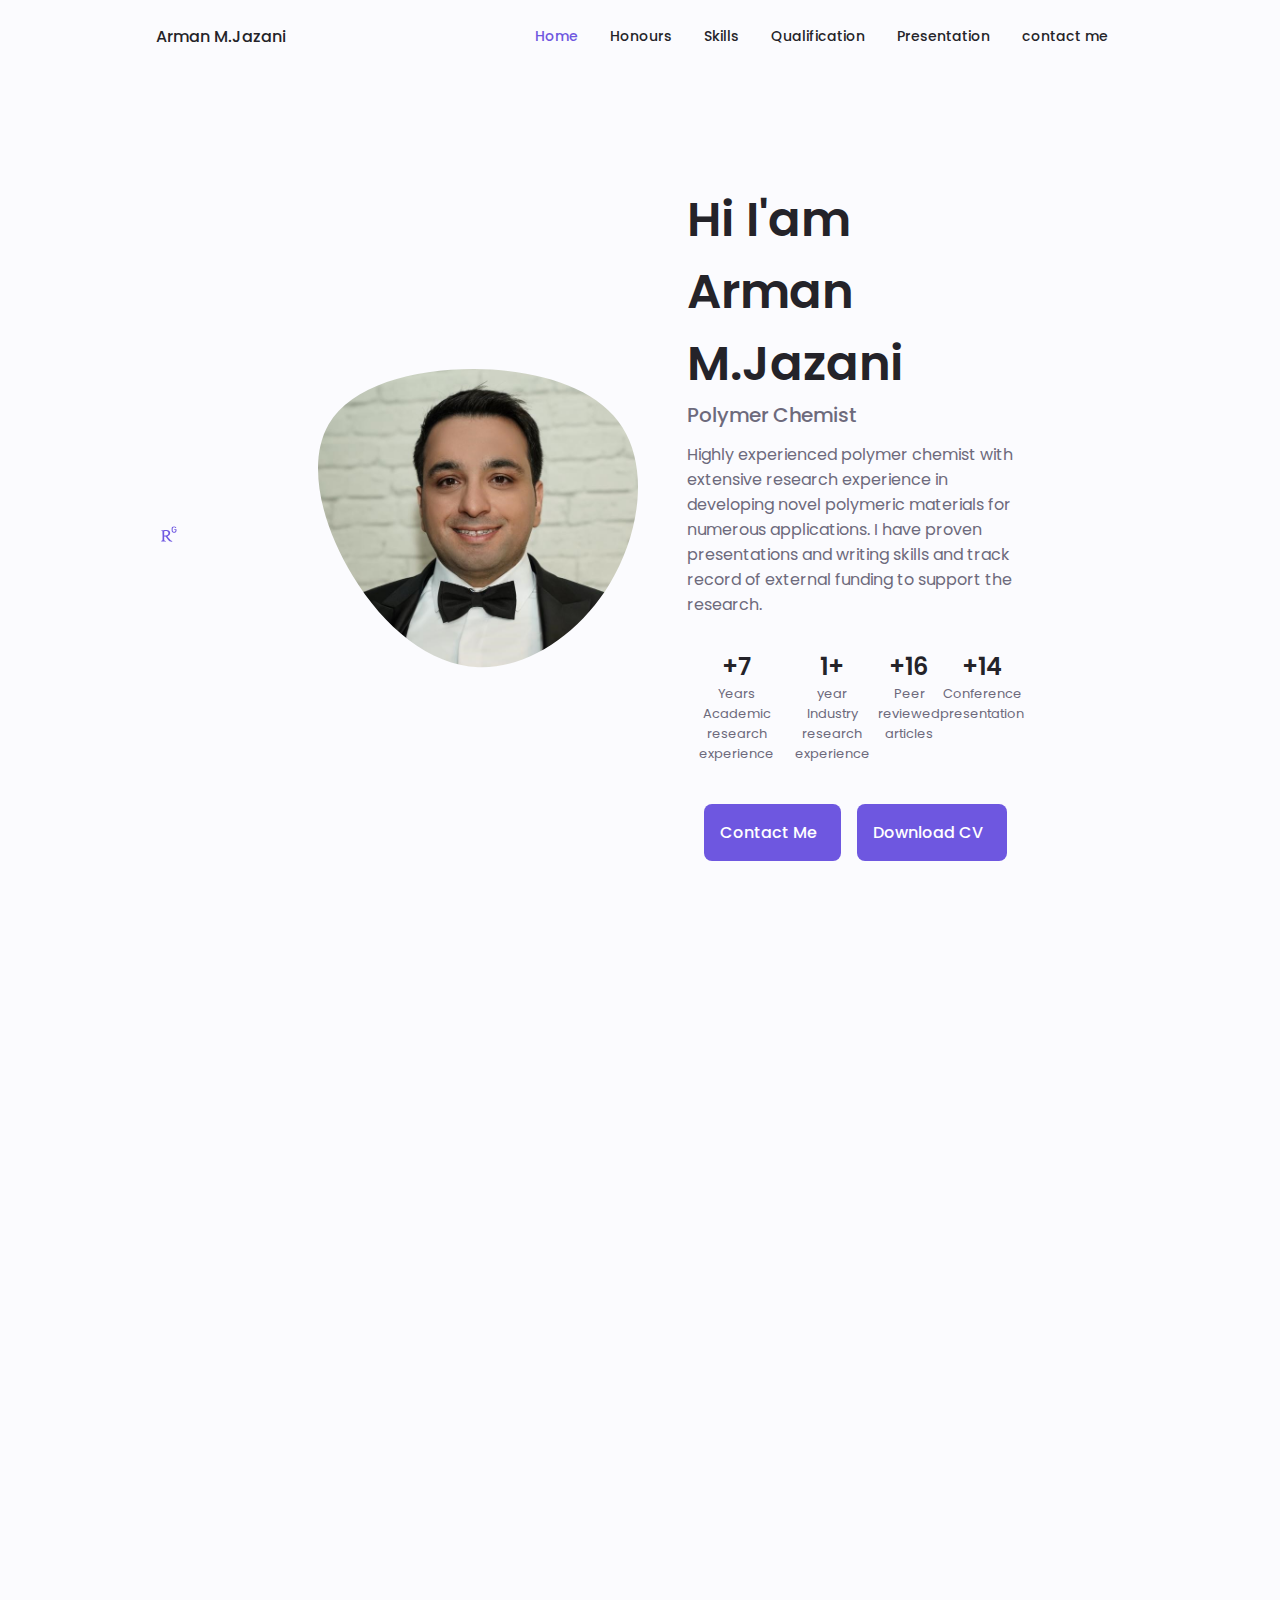
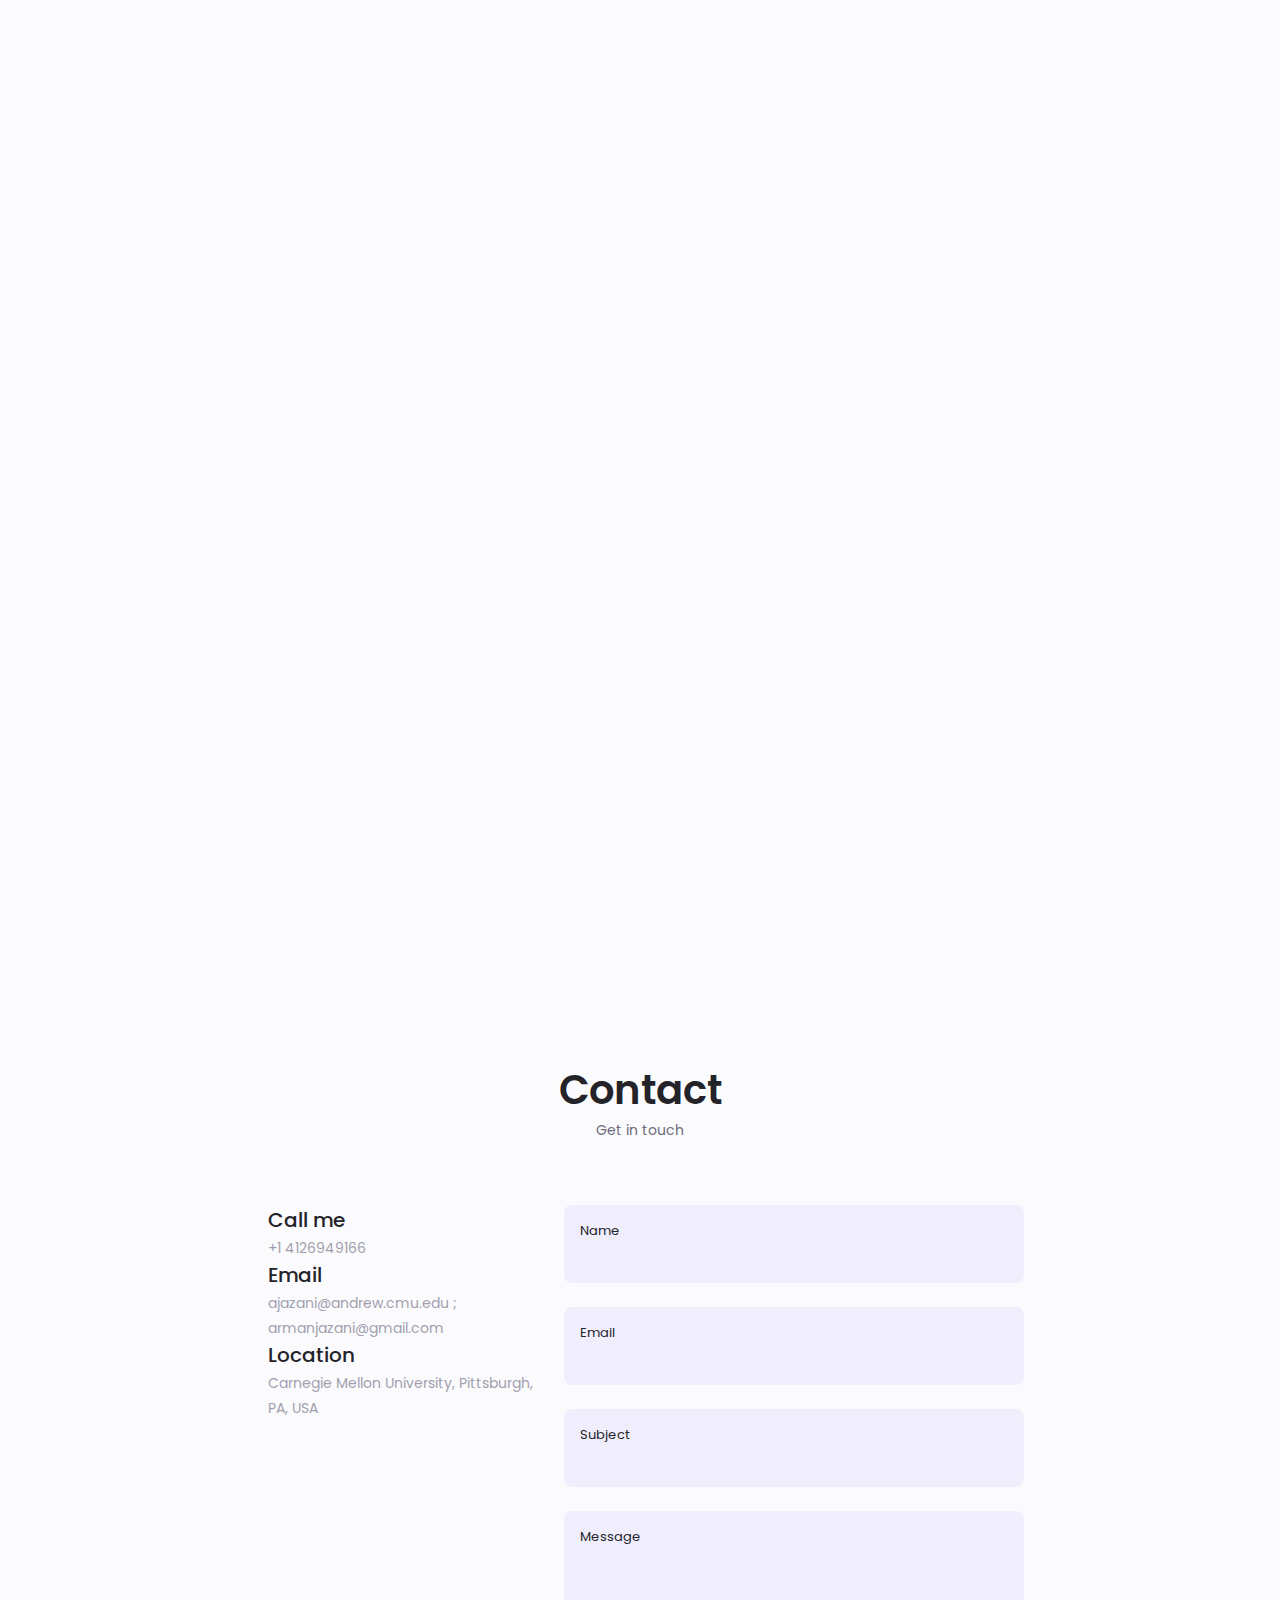
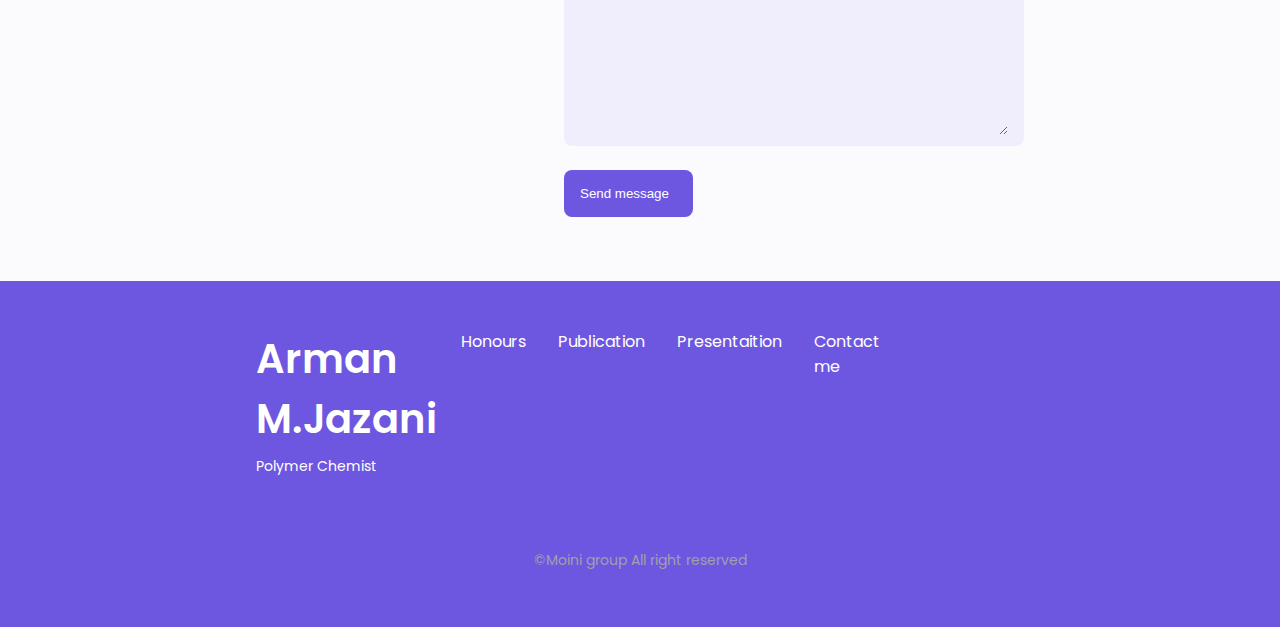
==== commit 3011b064: "Update index.html" ====
--- a/index.html
+++ b/index.html
@@ -120,7 +120,7 @@
               </svg>
             </div>
             <div class="home__data">
-              <h1 class="home__title">Hi I'am Arman m.Jazani</h1>
+              <h1 class="home__title">Hi I'am Arman M.Jazani</h1>
               <h3 class="home__subtitle">Polymer Chemist</h3>
               <p class="home__description">
                 Highly experienced polymer chemist with extensive research
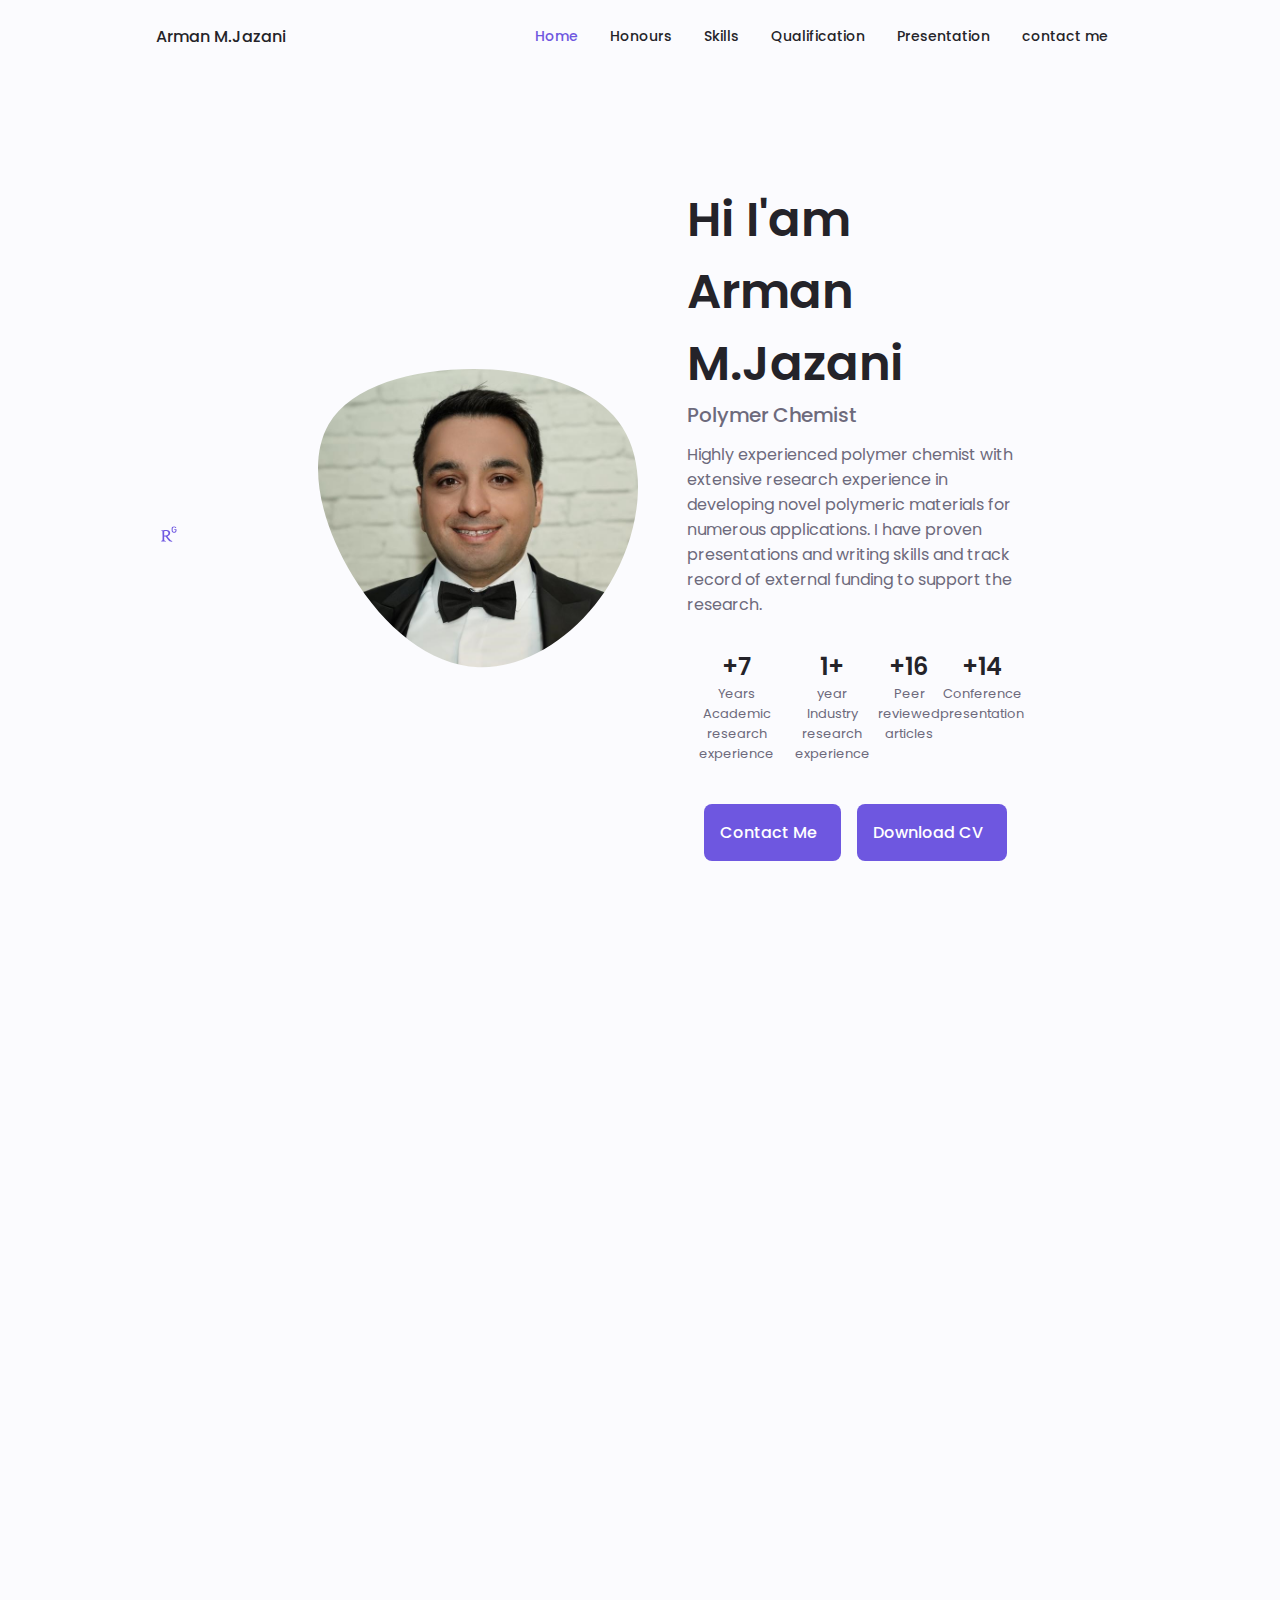
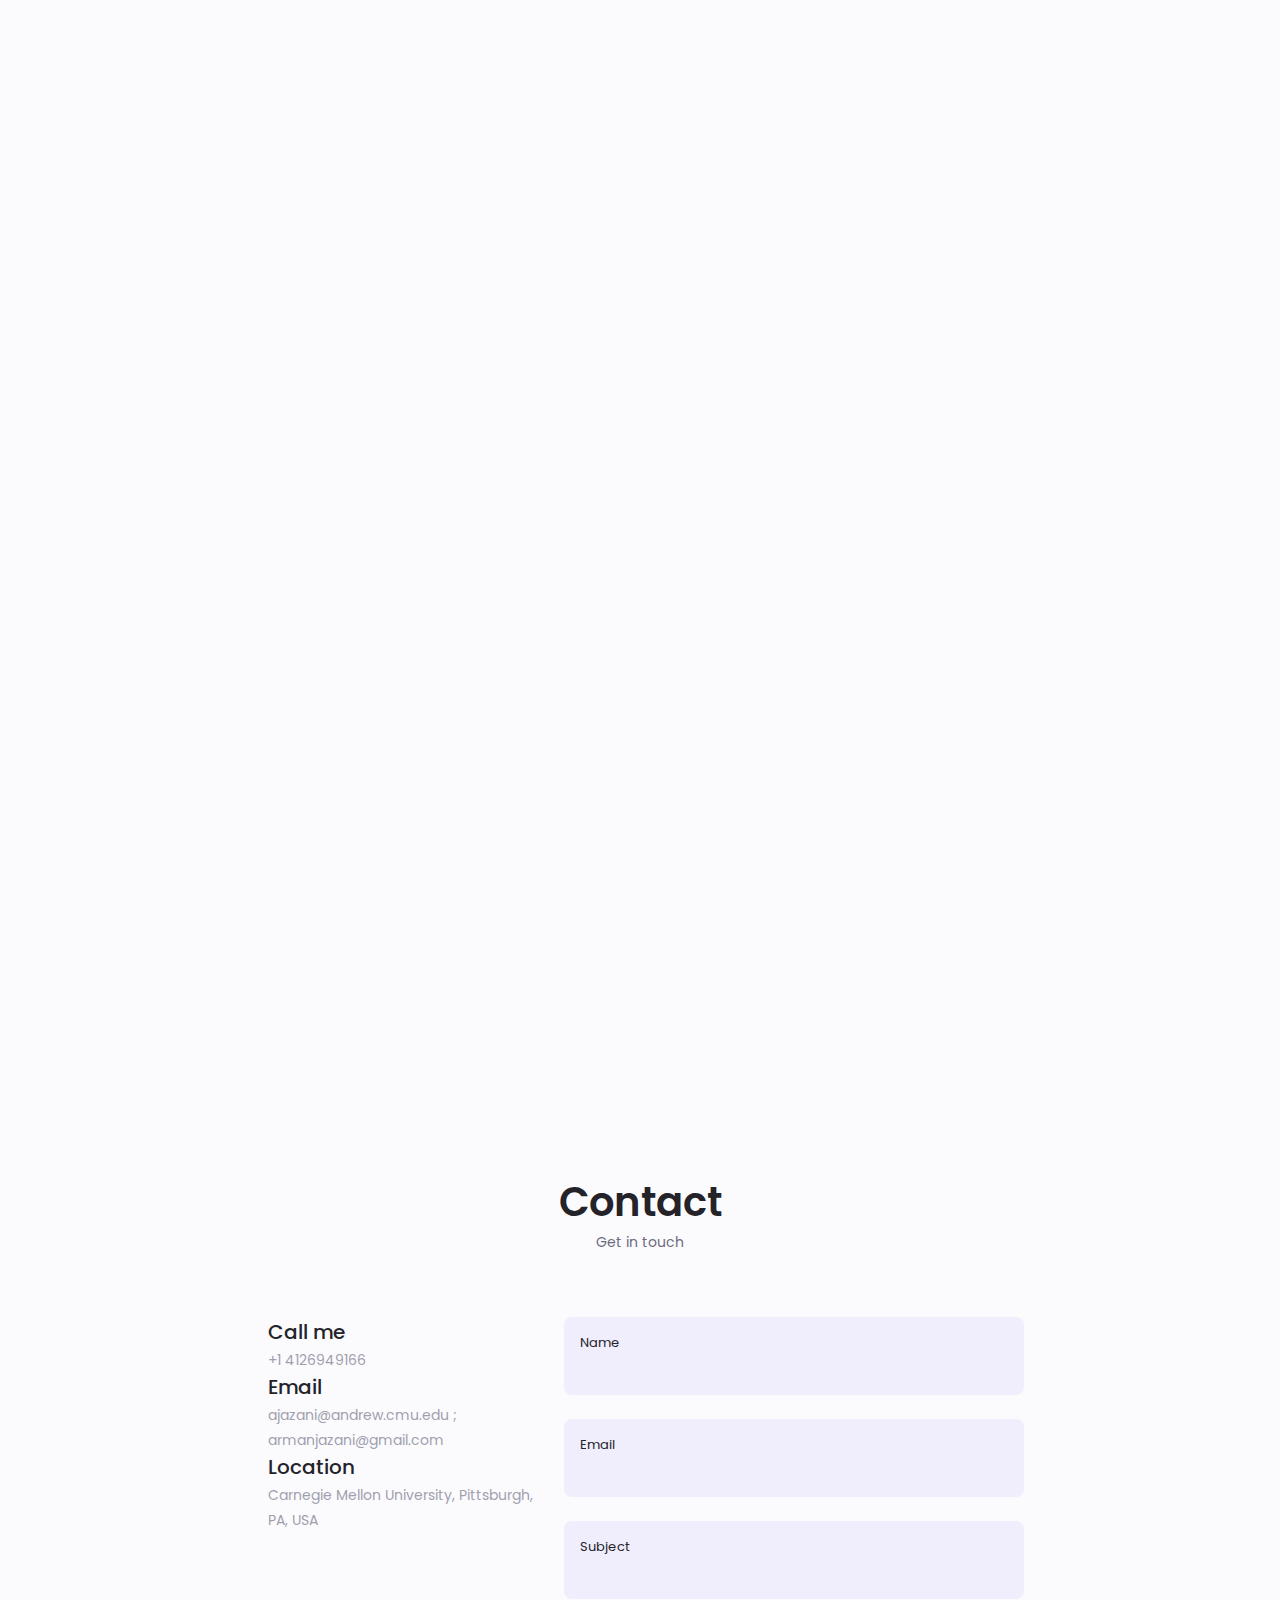
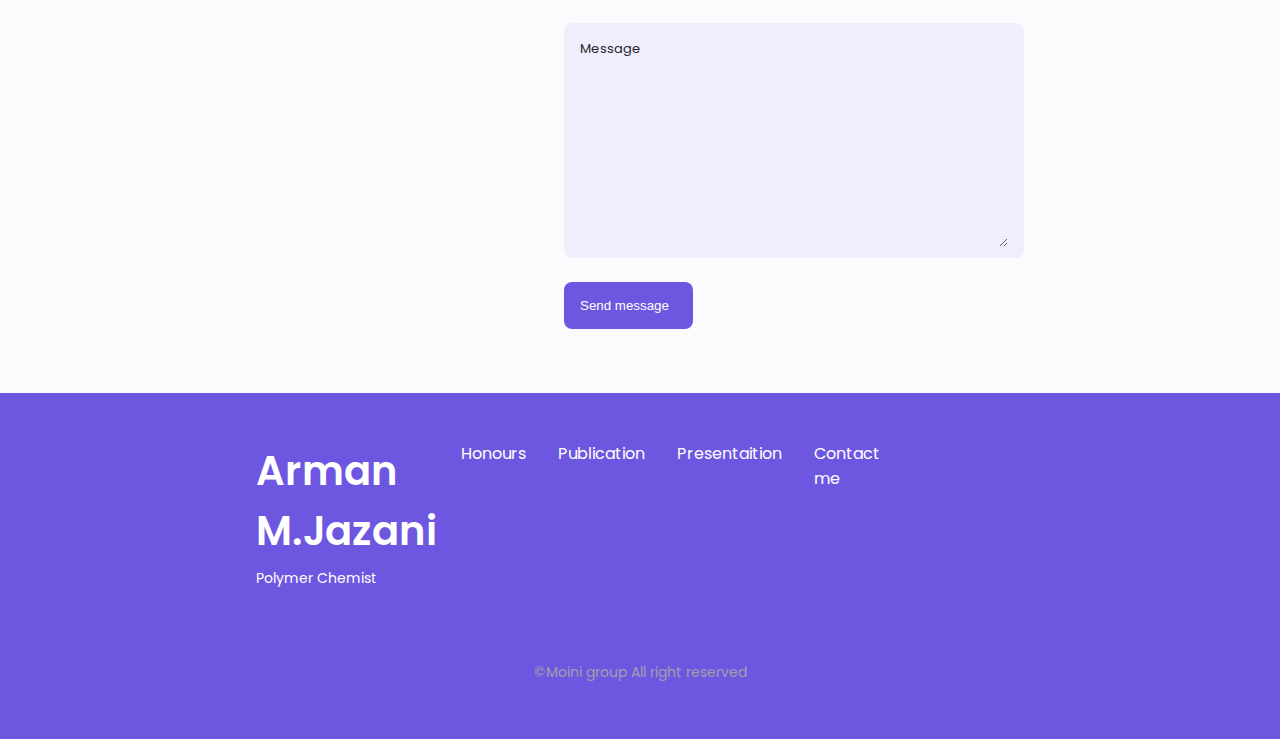
==== commit 0a49f774: "update 2023" ====
--- a/index.html
+++ b/index.html
@@ -178,90 +178,6 @@
         </div>
       </section>
 
-      <!-- about -->
-
-      <section class="about section" id="honours" data-aos="fade-up">
-        <h1 class="section__title">Honours</h1>
-        <span class="section__subtitle">My award and Honours</span>
-        <div class="about__container container grid">
-          <div class="about__data">
-            <div class="about__description">
-              <ul class="award__list">
-                <li class="award__list-item">
-                  B3X postdoctoral research scholarship ($ 110,000), Fonds de
-                  Recherche du Québec (FRQNT), QC, Canada (2021-2023)
-                </li>
-
-                <li class="award__list-item">
-                  Concordia accelerator award ($ 5,000), Concordia University,
-                  QC, Canada (2021).
-                </li>
-                <li class="award__list-item">
-                  Concordia conference and exposition award ($ 981.44),
-                  Concordia University, QC, Canada (2019).
-                </li>
-                <span class="readmore">
-                  <li class="award__list-item">
-                    Oral presentation award in Macromolecular Science and
-                    Engineering Division (MSED) ($ 300), Canadian Chemistry
-                    Conference and Exhibition (CSCE), QC, Canada (2019).
-                  </li>
-                  <li class="award__list-item">
-                    B2X doctoral research scholarship ($ 77,000), Fonds de
-                    Recherche du Québec (FRQNT), QC, Canada (2019-2023).
-                  </li>
-                  <li class="award__list-item">
-                    Alexander graham bell postgraduate scholarships-doctoral
-                    program ($ 105,000), Natural Science and Engineering Council
-                    of Canada (NSERC), QC, Canada (2019-2022).
-                  </li>
-                  <li>
-                    Mitacs Globalink research award ($ 6,000), Mitacs Canada,
-                    Beijing, China (2018).
-                  </li>
-                  <li class="award__list-item">
-                    Faculty of arts and science graduate fellowship ($ 24,000),
-                    Concordia University, QC, Canada (2018-2021).
-                  </li>
-                  <li class="award__list-item">
-                    Outstanding poster award ($ 500), Canadian Society of
-                    Pharmaceutical Science (CSPS), QC, Canada (2017).
-                  </li>
-                  <li class="award__list-item">
-                    Triskelion fellowship in chemistry ($ 5,000), Concordia
-                    University, QC, Canada (2016-2017)
-                  </li>
-                  <li>
-                    Concordia conference and exposition award ($ 626.88),
-                    Concordia University, QC, Canada (2016).
-                  </li>
-                  <li class="award__list-item">
-                    Trent international student scholarship ($1,000), Trent
-                    University, ON, Canada (2011).
-                  </li>
-                  <li class="award__list-item">
-                    Member of Dean’s honour roll, Trent University, ON, Canada
-                    (2011-2012).
-                  </li>
-                  <li class="award__list-item">
-                    Outstanding poster award, Canadian High Polymer Forum
-                    (CHPF), ON, Canada (2016).
-                  </li>
-                  <li class="award__list-item">
-                    Concordia conference and exposition award ($ 920.2),
-                    Concordia University, QC, Canada (2021).
-                  </li>
-                </span>
-              </ul>
-              <span
-                class="button button--flex button--link button--small readmore-btn"
-                >read more</span
-              >
-            </div>
-          </div>
-        </div>
-      </section>
-
       <!-- Skills -->
       <section class="section skills" id="skills" data-aos="fade-left">
         <h2 class="section__title">Skills</h2>
@@ -512,78 +428,23 @@
         <span class="section__subtitle">My personal journy</span>
         <div class="qualification__container container">
           <div class="qualification__tabs">
+            <div class="qualification__button button--flex qualification__active" data-target="#work">
+              <i class="uil uil-briefcase-alt qualification__icon"></i>
+              Professional experience
+            </div>
             <div
-              class="qualification__button button--flex qualification__active"
+              class="qualification__button button--flex "
               data-target="#education"
             >
               <i class="uil uil-graduation-cap qualification__icon"></i>
               Education
             </div>
-            <div class="qualification__button button--flex" data-target="#work">
-              <i class="uil uil-briefcase-alt qualification__icon"></i>
-              Professional experience
-            </div>
+        
           </div>
           <div class="qualification__sections">
-            <!-- content1 -->
-            <div
-              class="qualification__content qualification__active"
-              data-content
-              id="education"
-            >
-              <!-- q1 -->
-              <div class="qualification__data">
-                <div></div>
-                <div>
-                  <span class="qualification__rounder"></span>
-                  <span class="qualification__line"></span>
-                </div>
-                <div>
-                  <h3 class="qualification__title">PhD: Chemistry</h3>
-                  <span class="qualification__subtitle"
-                    >Concordia University, Montreal, Canada</span
-                  >
-                  <span>
-                    <h5>Thesis:</h5>
-                    Multi-location acidic pH/reduction responsive degradable
-                    polymers for drug delivery
-                    <h5>GPA:</h5>
-                    4.08/4.3<br />• Fast-track to PhD from 01/2018
-                  </span>
-                  <div class="qualification__calendar">
-                    <i class="uil uil-calendar-alt"></i>
-                    09/2015-07/2021
-                  </div>
-                </div>
-              </div>
-              <!-- q2 -->
-
-              <div class="qualification__data">
-                <div>
-                  <h3 class="qualification__title">
-                    B.Sc. (Honours): Biochemistry
-                  </h3>
-                  <span class="qualification__subtitle"
-                    >Trent University, Peterborough, Canada</span
-                  >
-                  <span
-                    ><h5>Thesis:</h5>
-                    Cadmium-induced activation of Bcl-2-associated death
-                    promoter (BAD) in embryonic limb bud cells</span
-                  >
-                  <div class="qualification__calendar">
-                    <i class="uil uil-calendar-alt"></i>
-                    9/2010-12/2012
-                  </div>
-                </div>
-                <div>
-                  <span class="qualification__rounder"></span>
-                  <span class="qualification__line"></span>
-                </div>
-              </div>
-            </div>
+    
             <!-- content 2 -->
-            <div class="qualification__content" data-content id="work">
+            <div class="qualification__content qualification__active" data-content id="work">
               <!-- q4 -->
               <div class="qualification__data">
                 <div></div>
@@ -695,6 +556,63 @@
                 </div>
               </div>
             </div>
+                    <!-- content1 -->
+                    <div
+                    class="qualification__content "
+                    data-content
+                    id="education"
+                  >
+                    <!-- q1 -->
+                    <div class="qualification__data">
+                      <div></div>
+                      <div>
+                        <span class="qualification__rounder"></span>
+                        <span class="qualification__line"></span>
+                      </div>
+                      <div>
+                        <h3 class="qualification__title">PhD: Chemistry</h3>
+                        <span class="qualification__subtitle"
+                          >Concordia University, Montreal, Canada</span
+                        >
+                        <span>
+                          <h5>Thesis:</h5>
+                          Multi-location acidic pH/reduction responsive degradable
+                          polymers for drug delivery
+                          <h5>GPA:</h5>
+                          4.08/4.3<br />• Fast-track to PhD from 01/2018
+                        </span>
+                        <div class="qualification__calendar">
+                          <i class="uil uil-calendar-alt"></i>
+                          09/2015-07/2021
+                        </div>
+                      </div>
+                    </div>
+                    <!-- q2 -->
+      
+                    <div class="qualification__data">
+                      <div>
+                        <h3 class="qualification__title">
+                          B.Sc. (Honours): Biochemistry
+                        </h3>
+                        <span class="qualification__subtitle"
+                          >Trent University, Peterborough, Canada</span
+                        >
+                        <span
+                          ><h5>Thesis:</h5>
+                          Cadmium-induced activation of Bcl-2-associated death
+                          promoter (BAD) in embryonic limb bud cells</span
+                        >
+                        <div class="qualification__calendar">
+                          <i class="uil uil-calendar-alt"></i>
+                          9/2010-12/2012
+                        </div>
+                      </div>
+                      <div>
+                        <span class="qualification__rounder"></span>
+                        <span class="qualification__line"></span>
+                      </div>
+                    </div>
+                  </div>
           </div>
         </div>
       </section>
@@ -1022,6 +940,93 @@
           >
         </div>
       </section>
+
+      <!-- about -->
+
+      <section class="about section" id="honours" data-aos="fade-up">
+        <h1 class="section__title">Honours</h1>
+        <span class="section__subtitle">My award and Honours</span>
+        <div class="about__container container grid">
+          <div class="about__data">
+            <div class="about__description">
+              <ul class="award__list">
+                <li class="award__list-item">
+                  B3X postdoctoral research scholarship renewal ($ 55,000), Fonds de Recherche du Québec (FRQNT), QC, Canada (2023-2024)
+                </li>
+                <li class="award__list-item">
+                  B3X postdoctoral research scholarship ($ 110,000), Fonds de
+                  Recherche du Québec (FRQNT), QC, Canada (2021-2023)
+                </li>
+
+                <li class="award__list-item">
+                  Concordia accelerator award ($ 5,000), Concordia University,
+                  QC, Canada (2021).
+                </li>
+                <li class="award__list-item">
+                  Concordia conference and exposition award ($ 981.44),
+                  Concordia University, QC, Canada (2019).
+                </li>
+                <span class="readmore">
+                  <li class="award__list-item">
+                    Oral presentation award in Macromolecular Science and
+                    Engineering Division (MSED) ($ 300), Canadian Chemistry
+                    Conference and Exhibition (CSCE), QC, Canada (2019).
+                  </li>
+                  <li class="award__list-item">
+                    B2X doctoral research scholarship ($ 77,000), Fonds de
+                    Recherche du Québec (FRQNT), QC, Canada (2019-2023).
+                  </li>
+                  <li class="award__list-item">
+                    Alexander graham bell postgraduate scholarships-doctoral
+                    program ($ 105,000), Natural Science and Engineering Council
+                    of Canada (NSERC), QC, Canada (2019-2022).
+                  </li>
+                  <li>
+                    Mitacs Globalink research award ($ 6,000), Mitacs Canada,
+                    Beijing, China (2018).
+                  </li>
+                  <li class="award__list-item">
+                    Faculty of arts and science graduate fellowship ($ 24,000),
+                    Concordia University, QC, Canada (2018-2021).
+                  </li>
+                  <li class="award__list-item">
+                    Outstanding poster award ($ 500), Canadian Society of
+                    Pharmaceutical Science (CSPS), QC, Canada (2017).
+                  </li>
+                  <li class="award__list-item">
+                    Triskelion fellowship in chemistry ($ 5,000), Concordia
+                    University, QC, Canada (2016-2017)
+                  </li>
+                  <li>
+                    Concordia conference and exposition award ($ 626.88),
+                    Concordia University, QC, Canada (2016).
+                  </li>
+                  <li class="award__list-item">
+                    Trent international student scholarship ($1,000), Trent
+                    University, ON, Canada (2011).
+                  </li>
+                  <li class="award__list-item">
+                    Member of Dean’s honour roll, Trent University, ON, Canada
+                    (2011-2012).
+                  </li>
+                  <li class="award__list-item">
+                    Outstanding poster award, Canadian High Polymer Forum
+                    (CHPF), ON, Canada (2016).
+                  </li>
+                  <li class="award__list-item">
+                    Concordia conference and exposition award ($ 920.2),
+                    Concordia University, QC, Canada (2021).
+                  </li>
+                </span>
+              </ul>
+              <span
+                class="button button--flex button--link button--small readmore-btn"
+                >read more</span
+              >
+            </div>
+          </div>
+        </div>
+      </section>
       <!-- CONTACT ME -->
       <section class="section contact" id="contact">
         <h2 class="section__title">Contact</h2>
